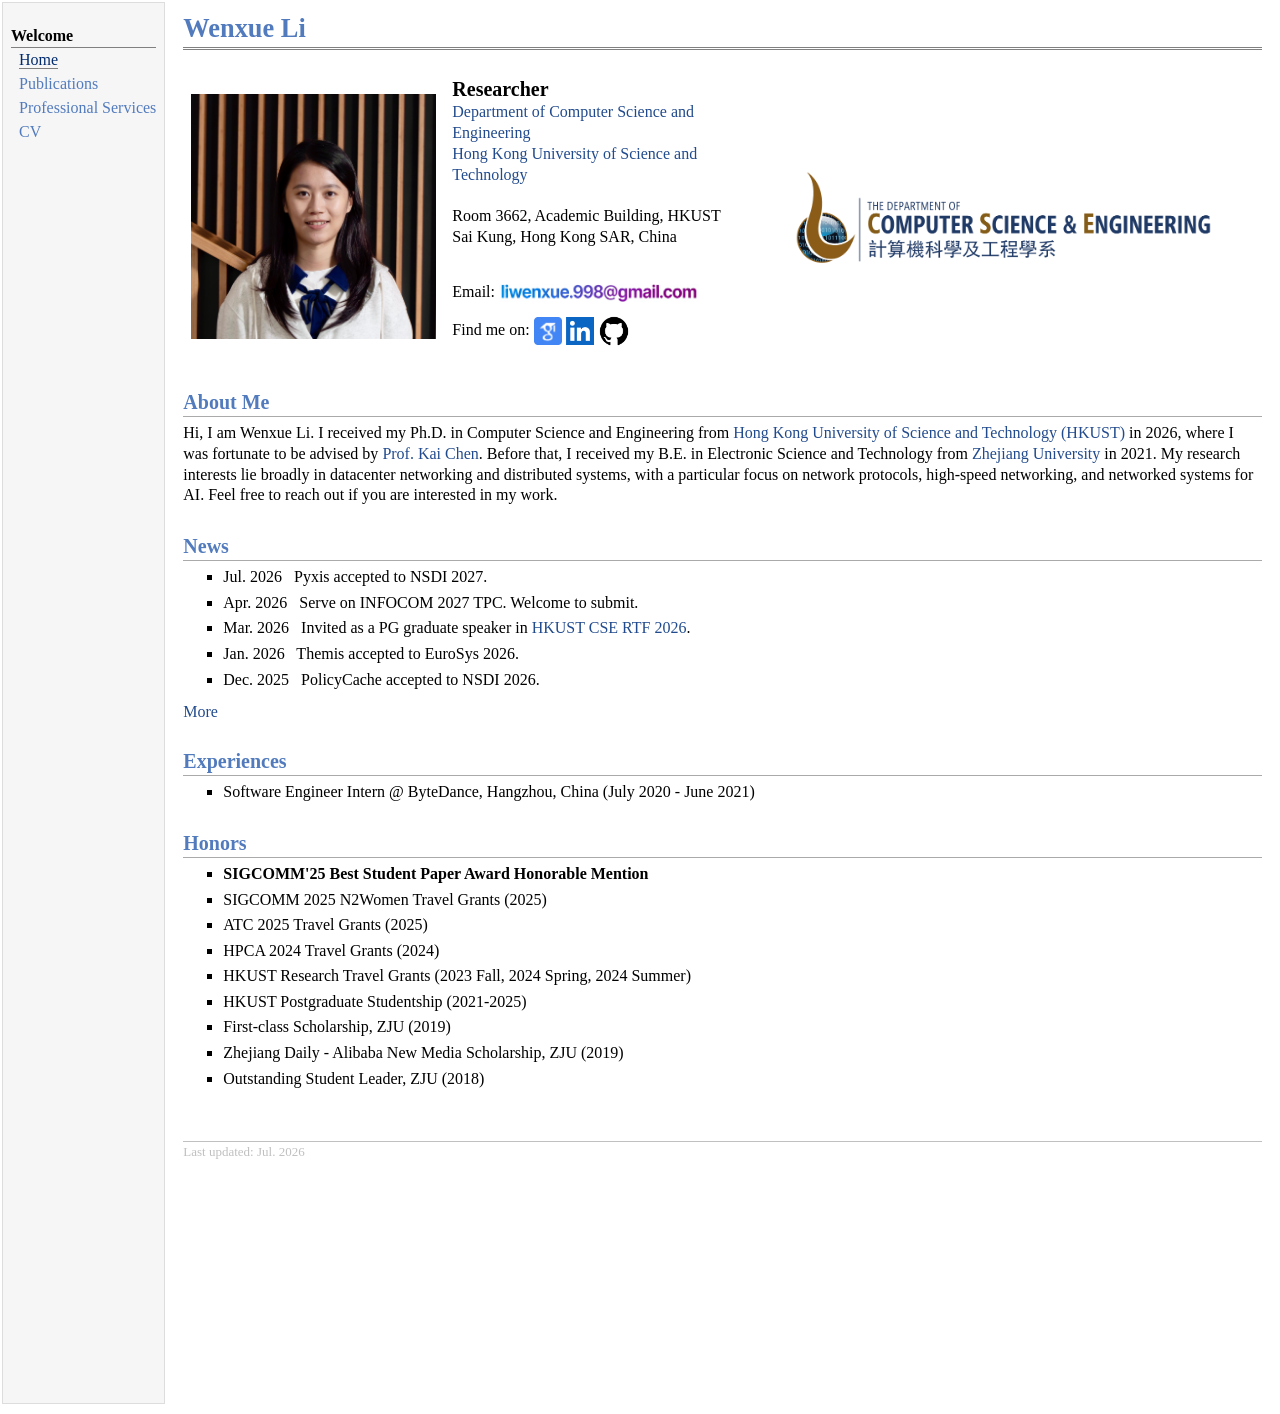
==== index.html @ 50688109 "update" ====
<!DOCTYPE html PUBLIC "-//W3C//DTD XHTML 1.1//EN"
  "http://www.w3.org/TR/xhtml11/DTD/xhtml11.dtd">
<html xmlns="http://www.w3.org/1999/xhtml" xml:lang="en">
<head>
<meta http-equiv="Content-Type" content="text/html;charset=utf-8" />
<meta name="viewport" content="width=device-width, initial-scale=1, maximum-scale=1" />
<link rel="stylesheet" href="css/jemdoc.css" type="text/css" />
<meta name="description" content="Homepage of Wenxue Li"/>
<meta name="keywords" content="Wenxue Li, HKUST"/>
<meta name="author" content="Wenxue Li"/>
<title>Wenxue Li</title>
<style>
  #news-list li {
    display: none;
  }
  #news-list li:nth-child(-n+5) {
    display: list-item;
  }
  .visitor-map {
    display: inline-block;
    width: 400px;
    height: 250px;
    overflow: hidden;
    transform: scale(1);
    transform-origin: top left;
  }
  .visitor-map > * {
    width: 100% !important;
    height: 100% !important;
  }
  .map-table {
    border-collapse: collapse;
    border: none;
    margin: 0 auto;
  }
  .map-table td {
    border: none;
    text-align: center;
    vertical-align: middle;
  }
</style>
</head>

<body>
<table summary="Table for page layout." id="tlayout">
<tr valign="top">

<td id="layout-menu">
<div class="menu-category">Welcome</div>
<div class="menu-item"><a href="index.html" class="current">Home</a></div>
<div class="menu-item"><a href="pub.html">Publications</a></div>
<div class="menu-item"><a href="service.html">Professional Services</a></div>
<div class="menu-item"><a href="CV_webpage_Feb2026.pdf">CV</a></div>
</td>

<td id="layout-content">
<div id="toptitle">
<h1>Wenxue Li</h1>
</div>

<table class="imgtable">
<tr>
<td>
<img src="./img/lwx_2026_new.jpg" alt="alt text" width="245px" height="245px" /></td>
<td align="left">
<p>
<b style="font-size: 1.25em;">Researcher</b><br/>
<a href="https://cse.hkust.edu.hk/">Department of Computer Science and Engineering</a><br/>
<a href="https://hkust.edu.hk/">Hong Kong University of Science and Technology</a><br/>
<br/>
Room 3662, Academic Building, HKUST<br/>
Sai Kung, Hong Kong SAR, China
<br/><br/>
<p></p>
<p style="text-align: left;">
  Email: <a><img src="./img/gmail.PNG" alt="" width="200px" style="vertical-align:middle" /></a>
</p>
Find me on: <a href="https://scholar.google.com/citations?hl=en&user=boRtFioAAAAJ"><img src="./img/googlescholar.png" alt="google scholar" width="28px" style="vertical-align:middle" /></a>
<a href="https://www.linkedin.com/in/wenxueli-7487741b6/"><img src="./img/linkedin.png" alt="google scholar" width="28px" style="vertical-align:middle" /></a>
<a href="https://github.com/leewxgit"><img src="./img/github.png" alt="google scholar" width="32px" style="vertical-align:middle" /></a>
<br/>

</p>
</td>
<td align="upper">
  <img src="./img/dept.png" alt="alt text" style="height:100px; width:auto;"/><br/>
</td>
</tr>
</table>



<h2>About Me</h2>

<p>
  Hi, I am Wenxue Li. I received my Ph.D. in Computer Science and Engineering from
  <a href="https://hkust.edu.hk/" target="_blank">Hong Kong University of Science and Technology (HKUST)</a>
  in 2026, where I was fortunate to be advised by
  <a href="https://www.cse.ust.hk/~kaichen/" target="_blank">Prof. Kai Chen</a>.
  Before that, I received my B.E. in Electronic Science and Technology from
  <a href="https://www.zju.edu.cn/english/" target="_blank">Zhejiang University</a> in 2021.
  My research interests lie broadly in datacenter networking and distributed systems,
  with a particular focus on network protocols, high-speed networking, and networked systems for AI.
  Feel free to reach out if you are interested in my work.
<p>

  <h2>News</h2>
  <ul id="news-list">
    <li><p>Jul. 2026&nbsp;&nbsp; Pyxis accepted to NSDI 2027.</p></li>
    <li><p>Apr. 2026&nbsp;&nbsp; Serve on INFOCOM 2027 TPC. Welcome to submit.</p></li>
    <li><p>Mar. 2026&nbsp;&nbsp; Invited as a PG graduate speaker in <a href="https://cse.hkust.edu.hk/event/RTF2026/" target="_blank">HKUST CSE RTF 2026</a>.</p></li>
    <li><p>Jan. 2026&nbsp;&nbsp; Themis accepted to EuroSys 2026.</p></li>
    <li><p>Dec. 2025&nbsp;&nbsp; PolicyCache accepted to NSDI 2026.</p></li>
    <li><p>Sep. 2025&nbsp;&nbsp; DCP awarded SIGCOMM'25 Best Student Paper Award Honorable Mention!</p></li>
    <li><p>Aug. 2025&nbsp;&nbsp; LTP and MFS accepted to EuroSys 2026.</p></li>
    <li><p>Aug. 2025&nbsp;&nbsp; Cepheus accepted to IEEE/ACM Transactions on Networking.</p></li>
    <li><p>Apr. 2025&nbsp;&nbsp; DCP, CEIO and MixNet accepted to SIGCOMM 2025.</p></li>
    <li><p>Apr. 2025&nbsp;&nbsp; FLB accepted to ATC 2025.</p></li>
    <li><p>Apr. 2025&nbsp;&nbsp; Themis and MCC accepted to APNet 2025.</p></li>
    <li><p>Mar. 2025&nbsp;&nbsp; FuseLink accepted to OSDI 2025.</p></li>
    <li><p>May 2024&nbsp;&nbsp; FlowSail accepted to IEEE/ACM Transactions on Networking.</p></li>
    <li><p>Apr. 2024&nbsp;&nbsp; Understanding AI workloads accepted to APNet 2024.</p></li>
    <li><p>Oct. 2023&nbsp;&nbsp; Cepheus accepted to HPCA 2024.</p></li>
    <li><p>July 2023&nbsp;&nbsp; FlowSail accepted to ICNP 2023.</p></li>
    <li><p>July 2022&nbsp;&nbsp; SRNIC accepted to NSDI 2023.</p></li>
  </ul>
  <a href="#" id="toggle-news" onclick="toggleNews()">More</a>

  <h2>Experiences</h2>
  <ul>
    <!-- <li><p>Research Intern @ Huawei Hong Kong Research Center, Hong Kong SAR, China (June 2024 - July 2025) </p></li> -->
    <li><p>Software Engineer Intern @ ByteDance, Hangzhou, China (July 2020 - June 2021) </p></li>
  </ul>

  <h2>Honors</h2>
  <ul>
    <li><p><b>SIGCOMM'25 Best Student Paper Award Honorable Mention </b></p></li>
    <li><p>SIGCOMM 2025 N2Women Travel Grants (2025) </p></li>
    <li><p>ATC 2025 Travel Grants (2025) </p></li>
    <li><p>HPCA 2024 Travel Grants (2024) </p></li>
    <li><p>HKUST Research Travel Grants (2023 Fall, 2024 Spring, 2024 Summer) </p></li>
    <li><p>HKUST Postgraduate Studentship (2021-2025)</p></li>
    <li><p>First-class Scholarship, ZJU (2019)</p></li>
    <li><p>Zhejiang Daily - Alibaba New Media Scholarship, ZJU (2019)</p></li>
    <li><p>Outstanding Student Leader, ZJU (2018)</p></li>
  </ul>

<div id="footer" >
<div id="footer-text">
<script type="text/javascript">
const lastModified = new Date(document.lastModified);
const month = String(lastModified.getMonth() + 1).padStart(2, '0');
const year = lastModified.getFullYear();
<!-- document.write("Last updated: "+year+"-"+month); -->
document.write("Last updated: Jul. 2026");
</script>
&nbsp;&nbsp;&nbsp;&nbsp;
</div>
</div>

<script>
  function toggleNews() {
    const newsList = document.getElementById('news-list');
    const toggleLink = document.getElementById('toggle-news');
    const isExpanded = toggleLink.textContent === 'Less';

    for (let i = 5; i < newsList.children.length; i++) {
      newsList.children[i].style.display = isExpanded ? 'none' : 'list-item';
    }

    toggleLink.textContent = isExpanded ? 'More' : 'Less';
  }
</script>

<table class="map-table">
<tr><td>
  <div class="visitor-map">
    <script type='text/javascript' id='mapmyvisitors' src='https://mapmyvisitors.com/map.js?cl=ffffff&w=a&t=tt&d=bcuphE-tgAvDhteVfZT30VFP22uiAJtNTP_04ySXFS4'></script>
  </div>
</td>
</tr>
</table>

</td>
</tr>
</table>


</body>
</html>
---- css/jemdoc.css ----
/* Default css file for jemdoc. */

table#tlayout {
    border: none;
    border-collapse: separate;
    background: white;
}

body {
	background: white;
	font-family: Georgia, serif;
	padding-bottom: 8px;
	margin: 0;
}

#layout-menu {
	background: #f6f6f6;
	border: 1px solid #dddddd;
	padding-top: 0.5em;
	padding-left: 8px;
	padding-right: 8px;
	font-size: 1.0em;
	width: auto;
	white-space: nowrap;
    text-align: left;
    vertical-align: top;
}

#layout-menu td {
	background: #f4f4f4;
    vertical-align: top;
}

#layout-content {
	padding-top: 0.0em;
	padding-left: 1.0em;
	padding-right: 1.0em;
    border: none;
    background: white;
    text-align: left;
    vertical-align: top;
}

#layout-menu a {
	line-height: 1.5em;
	margin-left: 0.5em;
}

tt {
    background: #ffffdd;
}

pre, tt {
	font-size: 90%;
	font-family: monaco, monospace;
}

a, a > tt {
	color: #224b8d;
	text-decoration: none;
}

a:hover {
	border-bottom: 1px gray dotted;
}

#layout-menu a.current:link, #layout-menu a.current:visited {
	color: #022b6d;
	border-bottom: 1px gray solid;
}
#layout-menu a:link, #layout-menu a:visited, #layout-menu a:hover {
	color: #527bbd;
	text-decoration: none;
}
#layout-menu a:hover {
	text-decoration: none;
}

div.menu-category {
	border-bottom: 1px solid gray;
	margin-top: 0.8em;
	padding-top: 0.2em;
	padding-bottom: 0.1em;
	font-weight: bold;
}

div.menu-item {
	padding-left: 16px;
	text-indent: -16px;
}

div#toptitle {
	padding-bottom: 0.2em;
	margin-bottom: 1.5em;
	border-bottom: 3px double gray;
}

/* Reduce space if we begin the page with a title. */
div#toptitle + h2, div#toptitle + h3 {
	margin-top: -0.7em;
}

div#subtitle {
	margin-top: 0.0em;
	margin-bottom: 0.0em;
	padding-top: 0em;
	padding-bottom: 0.1em;
}

em {
	font-style: italic;
}

strong {
	font-weight: bold;
}


h1, h2, h3 {
	color: #527bbd;
	margin-top: 0.7em;
	margin-bottom: 0.3em;
	padding-bottom: 0.2em;
	line-height: 1.0;
	padding-top: 0.5em;
	border-bottom: 1px solid #aaaaaa;
}

h1 {
	font-size: 165%;
}

h2 {
	padding-top: 0.8em;
	font-size: 125%;
}

h2 + h3 {
    padding-top: 0.2em;
}

h3 {
	font-size: 110%;
	border-bottom: none;
}

p {
	margin-top: 0.0em;
	margin-bottom: 0.8em;
	padding: 0;
	line-height: 1.3;
}

pre {
	padding: 0;
	margin: 0;
}

div#footer {
	font-size: small;
	border-top: 1px solid #c0c0c0;
	padding-top: 0.1em;
	margin-top: 4.0em;
	color: #c0c0c0;
}

div#footer a {
	color: #80a0b0;
}

div#footer-text {
	float: left;
	padding-bottom: 8px;
}

ul, ol, dl {
	margin-top: 0.2em;
	padding-top: 0;
	margin-bottom: 0.8em;
}

dt {
	margin-top: 0.5em;
	margin-bottom: 0;
}

dl {
	margin-left: 20px;
}

dd {
	color: #222222;
}

dd > *:first-child {
	margin-top: 0;
}

ul {
	list-style-position: outside;
	list-style-type: square;
}

p + ul, p + ol {
	margin-top: -0.5em;
}

li ul, li ol {
	margin-top: -0.3em;
}

ol {
	list-style-position: outside;
	list-style-type: decimal;
}

li p, dd p {
	margin-bottom: 0.3em;
}


ol ol {
	list-style-type: lower-alpha;
}

ol ol ol {
	list-style-type: lower-roman;
}

p + div.codeblock {
	margin-top: -0.6em;
}

div.codeblock, div.infoblock {
	margin-right: 0%;
	margin-top: 1.2em;
	margin-bottom: 1.3em;
}

div.blocktitle {
	font-weight: bold;
	color: #cd7b62;
	margin-top: 1.2em;
	margin-bottom: 0.1em;
}

div.blockcontent {
	border: 1px solid silver;
	padding: 0.3em 0.5em;
}

div.infoblock > div.blockcontent {
	background: #ffffee;
}

div.blockcontent p + ul, div.blockcontent p + ol {
	margin-top: 0.4em;
}

div.infoblock p {
	margin-bottom: 0em;
}

div.infoblock li p, div.infoblock dd p {
	margin-bottom: 0.5em;
}

div.infoblock p + p {
	margin-top: 0.8em;
}

div.codeblock > div.blockcontent {
	background: #f6f6f6;
}

span.pycommand {
	color: #000070;
}

span.statement {
	color: #008800;
}
span.builtin {
	color: #000088;
}
span.special {
	color: #990000;
}
span.operator {
	color: #880000;
}
span.error {
	color: #aa0000;
}
span.comment, span.comment > *, span.string, span.string > * {
	color: #606060;
}

@media print {
	#layout-menu { display: none; }
}

#fwtitle {
	margin: 2px;
}

#fwtitle #toptitle {
	padding-left: 0.5em;
	margin-bottom: 0.5em;
}

#layout-content h1:first-child, #layout-content h2:first-child, #layout-content h3:first-child {
	margin-top: -0.7em;
}

div#toptitle h1, #layout-content div#toptitle h1 {
	margin-bottom: 0.0em;
	padding-bottom: 0.1em;
	padding-top: 0;
	margin-top: 0.5em;
	border-bottom: none;
}

img.eq {
	padding: 0;
	padding-left: 0.1em;
	padding-right: 0.1em;
	margin: 0;
}

img.eqwl {
	padding-left: 2em;
	padding-top: 0.6em;
	padding-bottom: 0.2em;
	margin: 0;
}

table {
    border: 2px solid black;
    border-collapse: collapse;
}

td {
    padding: 2px;
    padding-left: 0.5em;
    padding-right: 0.5em;
    text-align: center;
    border: 1px solid gray;
}

table + table {
    margin-top: 1em;
}

tr.heading {
    font-weight: bold;
    border-bottom: 2px solid black;
}

img {
    border: none;
}

table.imgtable, table.imgtable td {
    border: none;
    text-align: left;
}
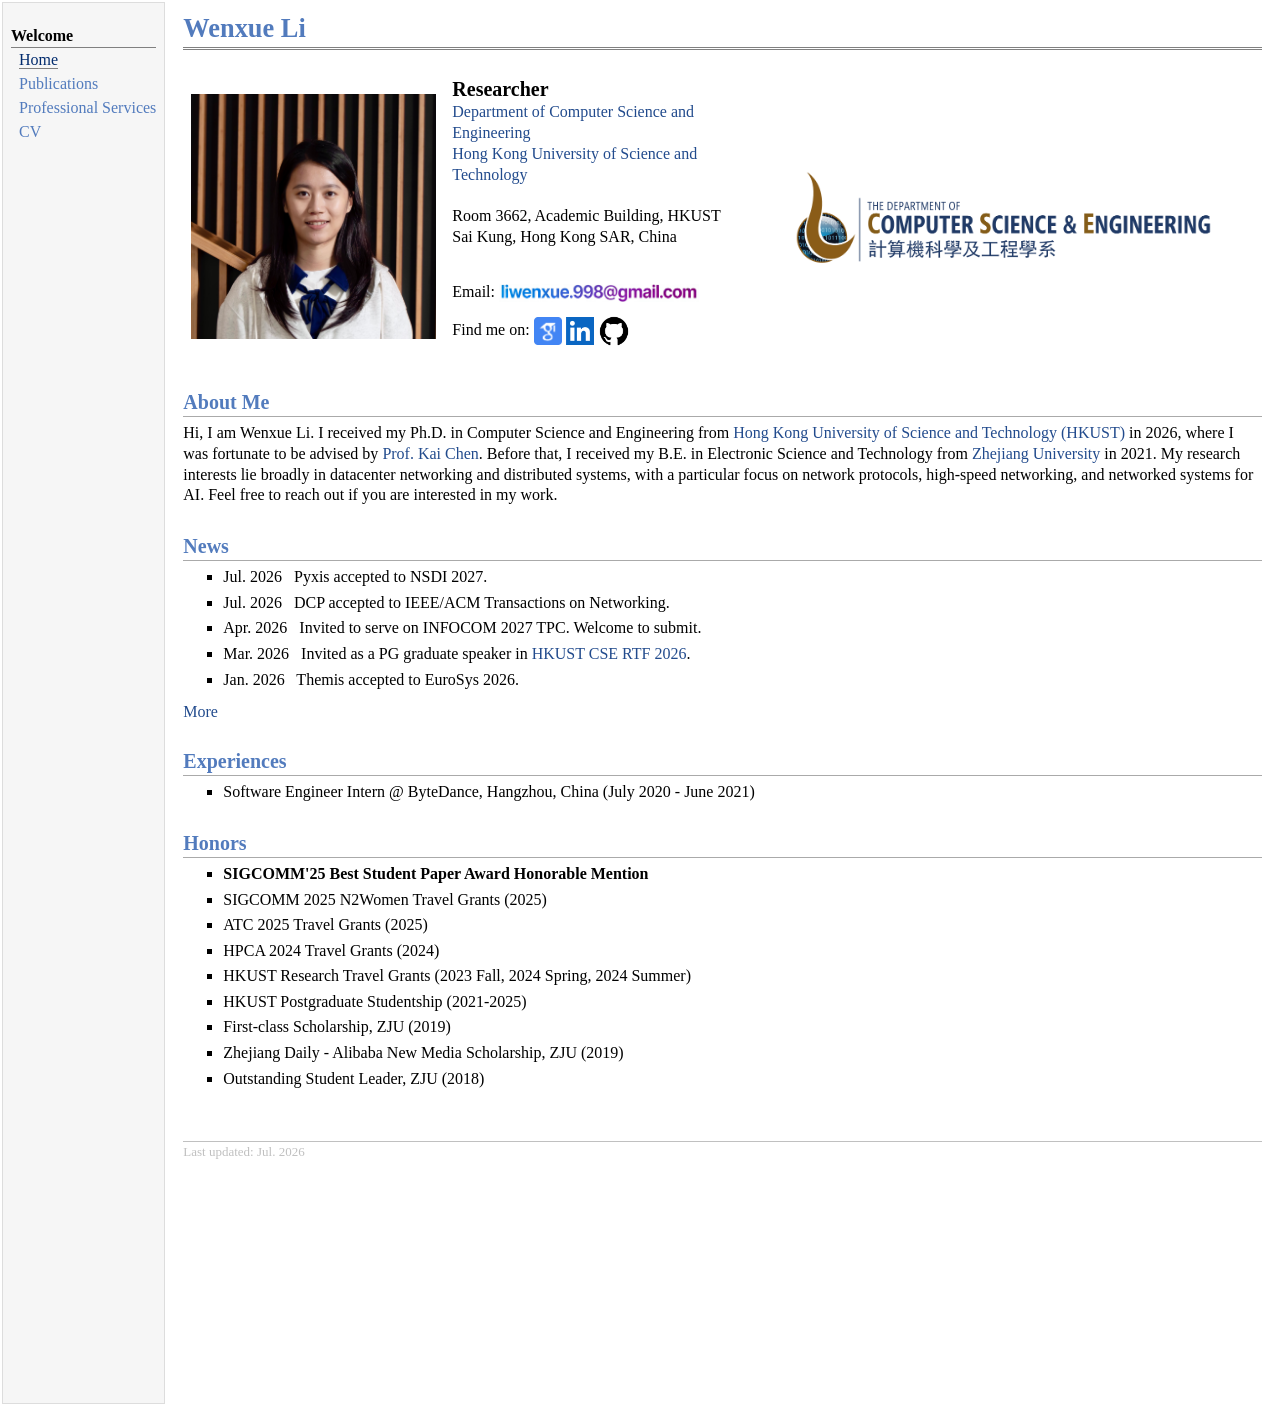
==== commit 2fc8ca72: "update" ====
--- a/index.html
+++ b/index.html
@@ -107,7 +107,8 @@
   <h2>News</h2>
   <ul id="news-list">
     <li><p>Jul. 2026&nbsp;&nbsp; Pyxis accepted to NSDI 2027.</p></li>
-    <li><p>Apr. 2026&nbsp;&nbsp; Serve on INFOCOM 2027 TPC. Welcome to submit.</p></li>
+    <li><p>Jul. 2026&nbsp;&nbsp; DCP accepted to IEEE/ACM Transactions on Networking.</p></li>
+    <li><p>Apr. 2026&nbsp;&nbsp; Invited to serve on INFOCOM 2027 TPC. Welcome to submit.</p></li>
     <li><p>Mar. 2026&nbsp;&nbsp; Invited as a PG graduate speaker in <a href="https://cse.hkust.edu.hk/event/RTF2026/" target="_blank">HKUST CSE RTF 2026</a>.</p></li>
     <li><p>Jan. 2026&nbsp;&nbsp; Themis accepted to EuroSys 2026.</p></li>
     <li><p>Dec. 2025&nbsp;&nbsp; PolicyCache accepted to NSDI 2026.</p></li>
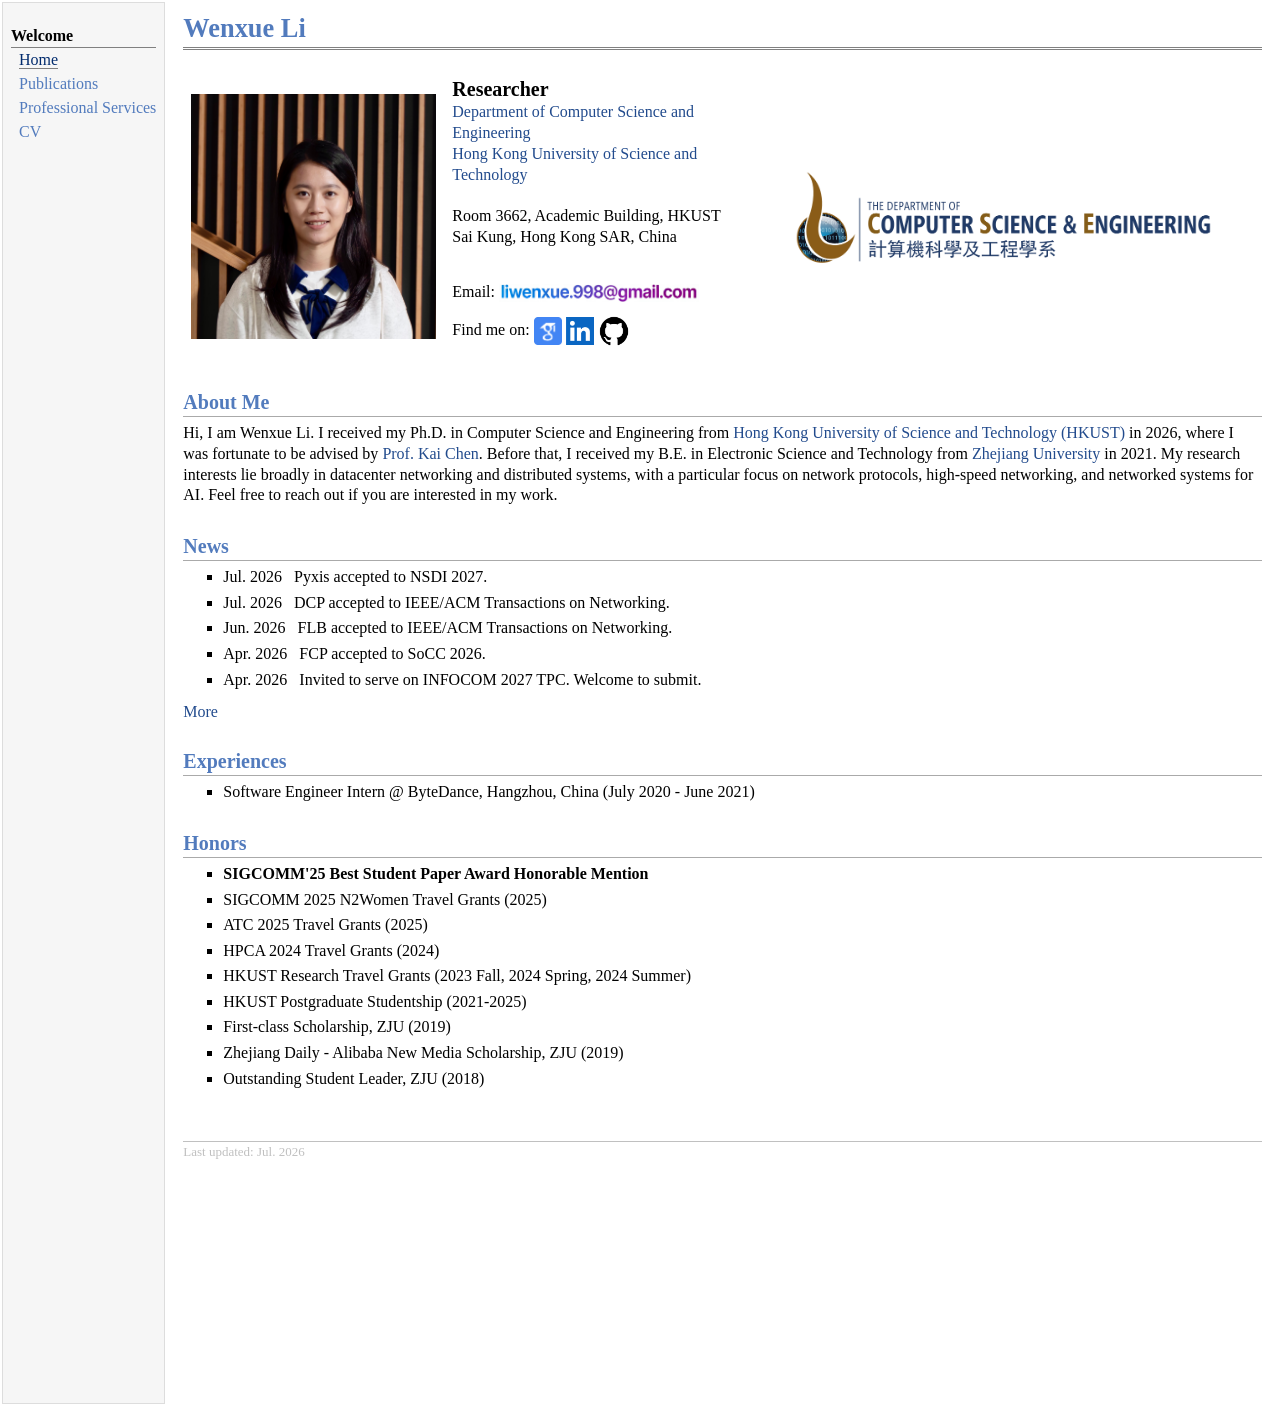
==== commit 7d02b106: "update" ====
--- a/index.html
+++ b/index.html
@@ -108,6 +108,8 @@
   <ul id="news-list">
     <li><p>Jul. 2026&nbsp;&nbsp; Pyxis accepted to NSDI 2027.</p></li>
     <li><p>Jul. 2026&nbsp;&nbsp; DCP accepted to IEEE/ACM Transactions on Networking.</p></li>
+    <li><p>Jun. 2026&nbsp;&nbsp; FLB accepted to IEEE/ACM Transactions on Networking.</p></li>
+    <li><p>Apr. 2026&nbsp;&nbsp; FCP accepted to SoCC 2026.</p></li>
     <li><p>Apr. 2026&nbsp;&nbsp; Invited to serve on INFOCOM 2027 TPC. Welcome to submit.</p></li>
     <li><p>Mar. 2026&nbsp;&nbsp; Invited as a PG graduate speaker in <a href="https://cse.hkust.edu.hk/event/RTF2026/" target="_blank">HKUST CSE RTF 2026</a>.</p></li>
     <li><p>Jan. 2026&nbsp;&nbsp; Themis accepted to EuroSys 2026.</p></li>
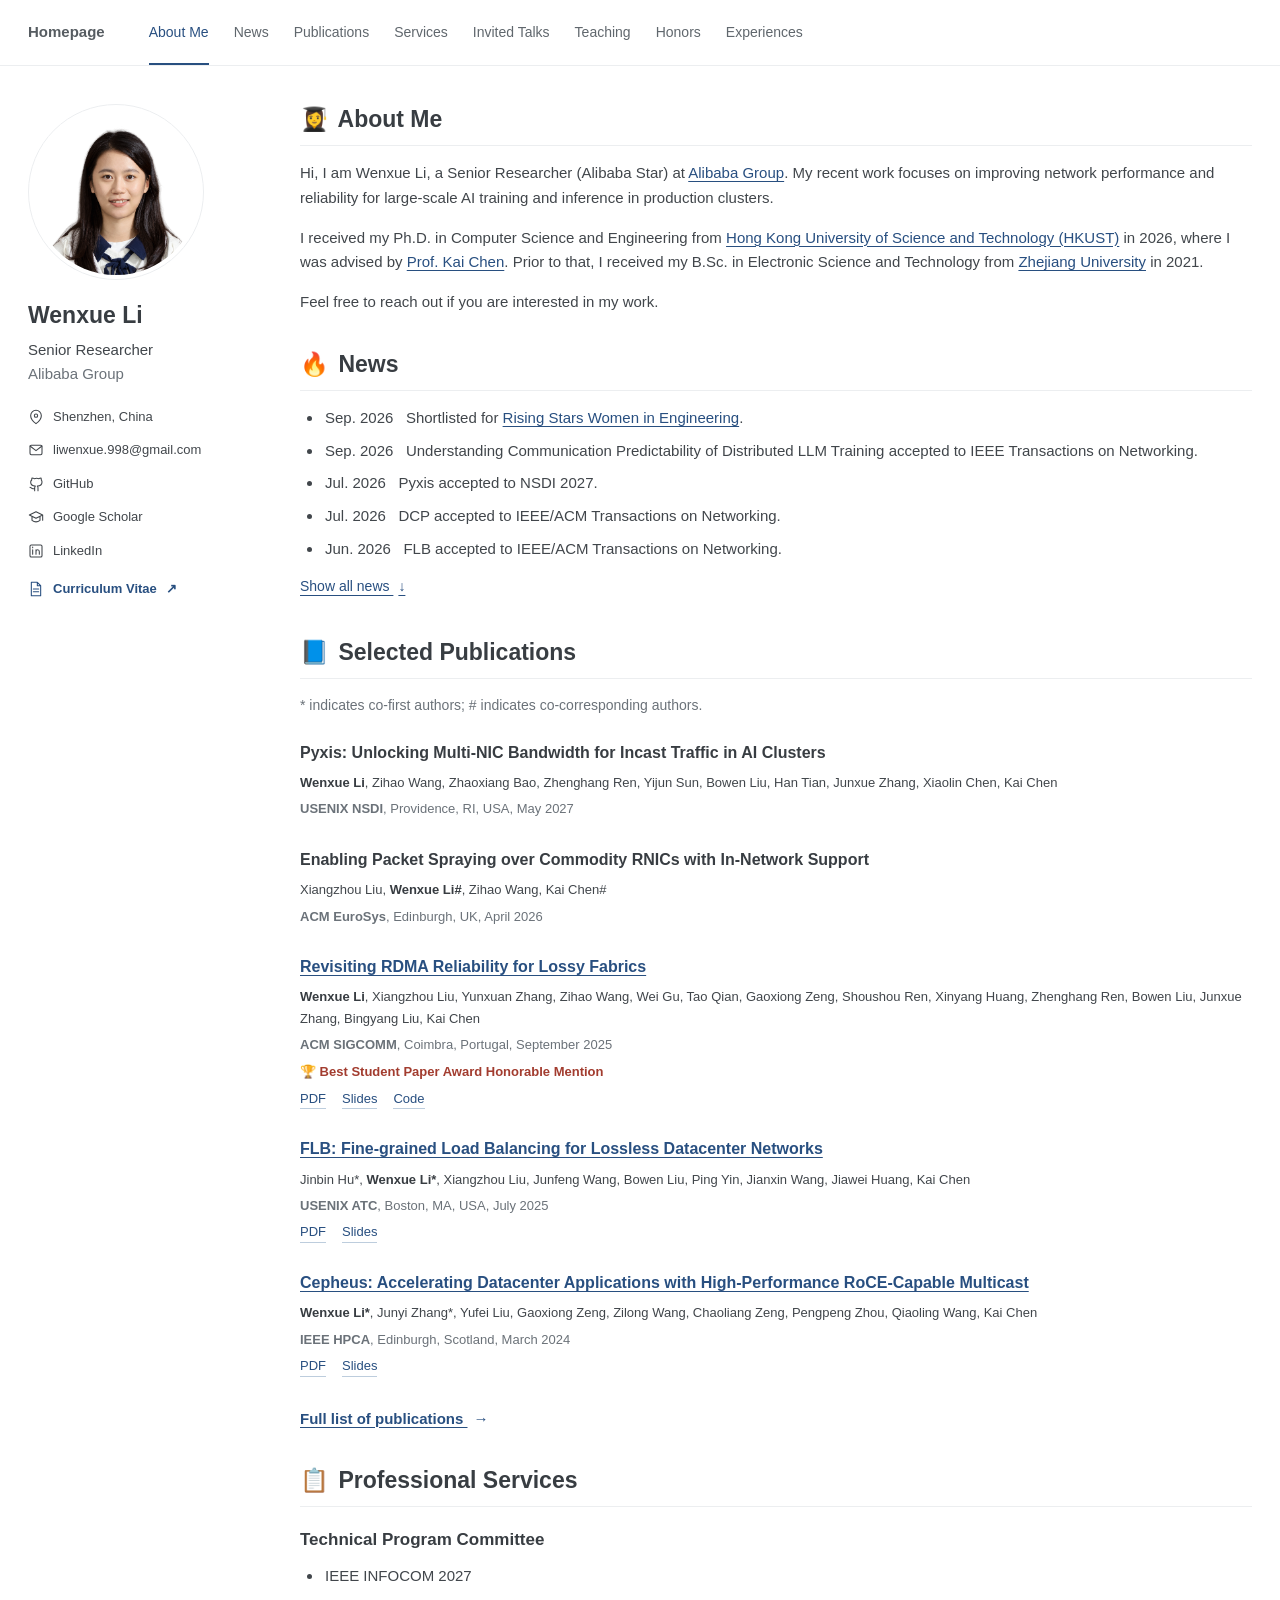
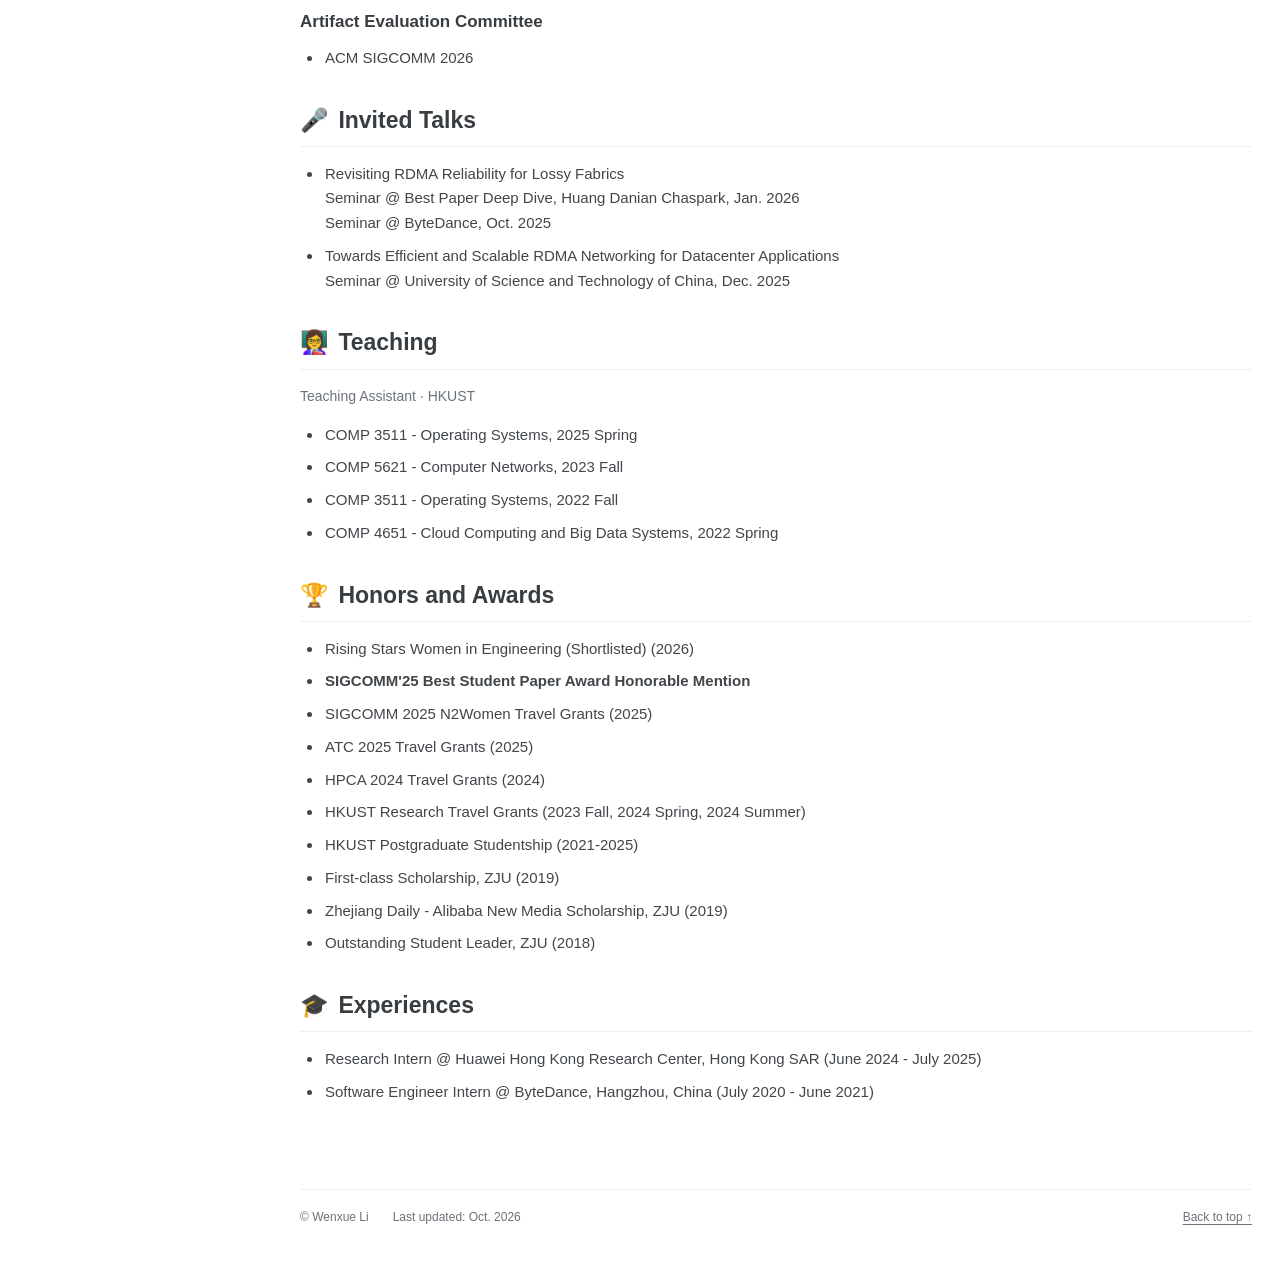
==== commit 259c24c6: "Redesign academic homepage and update profile, publications, and CV" ====
--- a/index.html
+++ b/index.html
@@ -1,117 +1,72 @@
-<!DOCTYPE html PUBLIC "-//W3C//DTD XHTML 1.1//EN"
-  "http://www.w3.org/TR/xhtml11/DTD/xhtml11.dtd">
-<html xmlns="http://www.w3.org/1999/xhtml" xml:lang="en">
+<!doctype html>
+<html lang="en">
 <head>
-<meta http-equiv="Content-Type" content="text/html;charset=utf-8" />
-<meta name="viewport" content="width=device-width, initial-scale=1, maximum-scale=1" />
-<link rel="stylesheet" href="css/jemdoc.css" type="text/css" />
-<meta name="description" content="Homepage of Wenxue Li"/>
-<meta name="keywords" content="Wenxue Li, HKUST"/>
-<meta name="author" content="Wenxue Li"/>
-<title>Wenxue Li</title>
-<style>
-  #news-list li {
-    display: none;
-  }
-  #news-list li:nth-child(-n+5) {
-    display: list-item;
-  }
-  .visitor-map {
-    display: inline-block;
-    width: 400px;
-    height: 250px;
-    overflow: hidden;
-    transform: scale(1);
-    transform-origin: top left;
-  }
-  .visitor-map > * {
-    width: 100% !important;
-    height: 100% !important;
-  }
-  .map-table {
-    border-collapse: collapse;
-    border: none;
-    margin: 0 auto;
-  }
-  .map-table td {
-    border: none;
-    text-align: center;
-    vertical-align: middle;
-  }
-</style>
+  <meta charset="utf-8">
+  <meta name="viewport" content="width=device-width, initial-scale=1">
+  <meta name="description" content="Wenxue Li, Senior Researcher (Alibaba Star). Research in datacenter networking, RDMA, and networked systems for AI.">
+  <meta name="author" content="Wenxue Li">
+  <meta name="theme-color" content="#ffffff">
+  <title>Wenxue Li — Homepage</title>
+  <link rel="icon" href="img/favicon.svg" type="image/svg+xml">
+  <link rel="stylesheet" href="css/site.css">
+  <script src="js/site.js" defer></script>
 </head>
-
 <body>
-<table summary="Table for page layout." id="tlayout">
-<tr valign="top">
-
-<td id="layout-menu">
-<div class="menu-category">Welcome</div>
-<div class="menu-item"><a href="index.html" class="current">Home</a></div>
-<div class="menu-item"><a href="pub.html">Publications</a></div>
-<div class="menu-item"><a href="service.html">Professional Services</a></div>
-<div class="menu-item"><a href="CV_webpage_Feb2026.pdf">CV</a></div>
-</td>
-
-<td id="layout-content">
-<div id="toptitle">
-<h1>Wenxue Li</h1>
-</div>
-
-<table class="imgtable">
-<tr>
-<td>
-<img src="./img/lwx_2026_new.jpg" alt="alt text" width="245px" height="245px" /></td>
-<td align="left">
+<a class="skip-link" href="#main-content">Skip to content</a>
+<header class="site-header"><div class="header-inner">
+  <a class="site-brand" href="index.html#about-me">Homepage<span class="sr-only"> of Wenxue Li</span></a>
+  <button class="menu-toggle" type="button" aria-expanded="false" aria-controls="site-nav" hidden>Menu <span aria-hidden="true">☰</span></button>
+  <nav class="site-nav" id="site-nav" aria-label="Main navigation"><a href="#about-me">About Me</a>
+<a href="#news">News</a>
+<a href="#publications">Publications</a>
+<a href="#services">Services</a>
+<a href="#talks">Invited Talks</a>
+<a href="#teaching">Teaching</a>
+<a href="#honors">Honors</a>
+<a href="#experiences">Experiences</a></nav>
+</div></header>
+<div class="page-layout"><aside class="profile" aria-label="About Wenxue Li">
+  <div class="avatar"><div class="avatar-crop"><img src="img/IMG_0040-transparent.png" alt="Wenxue Li" width="176" height="176" fetchpriority="high"></div></div>
+  <div class="profile-bio"><h2 class="profile-name">Wenxue Li</h2><p class="profile-role">Senior Researcher<br><span>Alibaba Group</span></p></div>
+  <ul class="profile-links">
+    <li><svg class="icon" viewBox="0 0 24 24" fill="none" stroke="currentColor" stroke-width="1.6" stroke-linecap="round" stroke-linejoin="round" aria-hidden="true"><path d="M20 10c0 6-8 12-8 12S4 16 4 10a8 8 0 1 1 16 0Z"/><circle cx="12" cy="10" r="2.5"/></svg>Shenzhen, China</li>
+    <li><a href="mailto:liwenxue.998@gmail.com"><svg class="icon" viewBox="0 0 24 24" fill="none" stroke="currentColor" stroke-width="1.6" stroke-linecap="round" stroke-linejoin="round" aria-hidden="true"><rect x="3" y="5" width="18" height="14" rx="2"/><path d="m3 6 9 7 9-7"/></svg>liwenxue.998@gmail.com</a></li>
+    <li><a href="https://github.com/leewxgit"><svg class="icon" viewBox="0 0 24 24" fill="none" stroke="currentColor" stroke-width="1.6" stroke-linecap="round" stroke-linejoin="round" aria-hidden="true"><path d="M9 19c-4 1-4-2-6-2m12 5v-4c0-1 .1-2-1-3 4 0 7-2 7-6a5 5 0 0 0-1-3c0-1 0-2-.5-3-2 0-3 1-3 1a13 13 0 0 0-7 0S8 3 6 3c-.5 1-.5 2-.5 3A5 5 0 0 0 4 9c0 4 3 6 7 6-1 1-1 2-1 3v4"/></svg>GitHub</a></li>
+    <li><a href="https://scholar.google.com/citations?hl=en&amp;user=boRtFioAAAAJ"><svg class="icon" viewBox="0 0 24 24" fill="none" stroke="currentColor" stroke-width="1.6" stroke-linecap="round" stroke-linejoin="round" aria-hidden="true"><path d="m2 9 10-5 10 5-10 5L2 9Zm4 3v5c4 3 8 3 12 0v-5m4-3v8"/></svg>Google Scholar</a></li>
+    <li><a href="https://www.linkedin.com/in/wenxueli-7487741b6/"><svg class="icon" viewBox="0 0 24 24" fill="none" stroke="currentColor" stroke-width="1.6" stroke-linecap="round" stroke-linejoin="round" aria-hidden="true"><rect x="3" y="3" width="18" height="18" rx="2"/><path d="M7 10v7m0-11v1m5 10v-7m0 3c0-4 5-4 5 0v4"/></svg>LinkedIn</a></li>
+    <li><a class="cv-link" href="CV-2026Oct.pdf"><svg class="icon" viewBox="0 0 24 24" fill="none" stroke="currentColor" stroke-width="1.6" stroke-linecap="round" stroke-linejoin="round" aria-hidden="true"><path d="M14 2H5v20h14V7l-5-5Zm0 0v5h5M8 12h8m-8 4h8"/></svg>Curriculum Vitae <span aria-hidden="true">↗</span></a></li>
+  </ul>
+</aside>
+<main id="main-content" tabindex="-1"><section id="about-me" class="content-section" aria-labelledby="about-me-title"><h1 id="about-me-title"><span aria-hidden="true">👩‍🎓</span> About Me</h1>
 <p>
-<b style="font-size: 1.25em;">Researcher</b><br/>
-<a href="https://cse.hkust.edu.hk/">Department of Computer Science and Engineering</a><br/>
-<a href="https://hkust.edu.hk/">Hong Kong University of Science and Technology</a><br/>
-<br/>
-Room 3662, Academic Building, HKUST<br/>
-Sai Kung, Hong Kong SAR, China
-<br/><br/>
-<p></p>
-<p style="text-align: left;">
-  Email: <a><img src="./img/gmail.PNG" alt="" width="200px" style="vertical-align:middle" /></a>
+  Hi, I am Wenxue Li, a Senior Researcher (Alibaba Star) at
+  <a href="https://www.alibabagroup.com/" target="_blank" rel="noopener noreferrer">Alibaba Group</a>. My recent work focuses on improving network performance
+  and reliability for large-scale AI training and inference in production clusters.
 </p>
-Find me on: <a href="https://scholar.google.com/citations?hl=en&user=boRtFioAAAAJ"><img src="./img/googlescholar.png" alt="google scholar" width="28px" style="vertical-align:middle" /></a>
-<a href="https://www.linkedin.com/in/wenxueli-7487741b6/"><img src="./img/linkedin.png" alt="google scholar" width="28px" style="vertical-align:middle" /></a>
-<a href="https://github.com/leewxgit"><img src="./img/github.png" alt="google scholar" width="32px" style="vertical-align:middle" /></a>
-<br/>
-
-</p>
-</td>
-<td align="upper">
-  <img src="./img/dept.png" alt="alt text" style="height:100px; width:auto;"/><br/>
-</td>
-</tr>
-</table>
-
-
-
-<h2>About Me</h2>
 
 <p>
-  Hi, I am Wenxue Li. I received my Ph.D. in Computer Science and Engineering from
-  <a href="https://hkust.edu.hk/" target="_blank">Hong Kong University of Science and Technology (HKUST)</a>
-  in 2026, where I was fortunate to be advised by
-  <a href="https://www.cse.ust.hk/~kaichen/" target="_blank">Prof. Kai Chen</a>.
-  Before that, I received my B.E. in Electronic Science and Technology from
-  <a href="https://www.zju.edu.cn/english/" target="_blank">Zhejiang University</a> in 2021.
-  My research interests lie broadly in datacenter networking and distributed systems,
-  with a particular focus on network protocols, high-speed networking, and networked systems for AI.
+  I received my Ph.D. in Computer Science and Engineering from
+  <a href="https://hkust.edu.hk/" target="_blank" rel="noopener noreferrer">Hong Kong University of Science and Technology (HKUST)</a>
+  in 2026, where I was advised by
+  <a href="https://www.cse.ust.hk/~kaichen/" target="_blank" rel="noopener noreferrer">Prof. Kai Chen</a>.
+  Prior to that, I received my B.Sc. in Electronic Science and Technology from
+  <a href="https://www.zju.edu.cn/english/" target="_blank" rel="noopener noreferrer">Zhejiang University</a>
+  in 2021.
+</p>
+
+<p>
   Feel free to reach out if you are interested in my work.
-<p>
-
-  <h2>News</h2>
-  <ul id="news-list">
+</p>
+</section>
+<section id="news" class="content-section" aria-labelledby="news-title"><h2 id="news-title"><span aria-hidden="true">🔥</span> News</h2>
+<ul class="news-list" id="news-list"><li><p>Sep. 2026&nbsp;&nbsp; Shortlisted for <a href="https://risingstarsasia.org/index.php" target="_blank" rel="noopener noreferrer">Rising Stars Women in Engineering</a>.</p></li>
+    <li><p>Sep. 2026&nbsp;&nbsp; Understanding Communication Predictability of Distributed LLM Training accepted to IEEE Transactions on Networking.</p></li>
     <li><p>Jul. 2026&nbsp;&nbsp; Pyxis accepted to NSDI 2027.</p></li>
     <li><p>Jul. 2026&nbsp;&nbsp; DCP accepted to IEEE/ACM Transactions on Networking.</p></li>
     <li><p>Jun. 2026&nbsp;&nbsp; FLB accepted to IEEE/ACM Transactions on Networking.</p></li>
     <li><p>Apr. 2026&nbsp;&nbsp; FCP accepted to SoCC 2026.</p></li>
     <li><p>Apr. 2026&nbsp;&nbsp; Invited to serve on INFOCOM 2027 TPC. Welcome to submit.</p></li>
-    <li><p>Mar. 2026&nbsp;&nbsp; Invited as a PG graduate speaker in <a href="https://cse.hkust.edu.hk/event/RTF2026/" target="_blank">HKUST CSE RTF 2026</a>.</p></li>
+    <li><p>Mar. 2026&nbsp;&nbsp; Invited as a PG graduate speaker in <a href="https://cse.hkust.edu.hk/event/RTF2026/" target="_blank" rel="noopener noreferrer">HKUST CSE RTF 2026</a>.</p></li>
     <li><p>Jan. 2026&nbsp;&nbsp; Themis accepted to EuroSys 2026.</p></li>
     <li><p>Dec. 2025&nbsp;&nbsp; PolicyCache accepted to NSDI 2026.</p></li>
     <li><p>Sep. 2025&nbsp;&nbsp; DCP awarded SIGCOMM'25 Best Student Paper Award Honorable Mention!</p></li>
@@ -125,18 +80,50 @@
     <li><p>Apr. 2024&nbsp;&nbsp; Understanding AI workloads accepted to APNet 2024.</p></li>
     <li><p>Oct. 2023&nbsp;&nbsp; Cepheus accepted to HPCA 2024.</p></li>
     <li><p>July 2023&nbsp;&nbsp; FlowSail accepted to ICNP 2023.</p></li>
-    <li><p>July 2022&nbsp;&nbsp; SRNIC accepted to NSDI 2023.</p></li>
+    <li><p>July 2022&nbsp;&nbsp; SRNIC accepted to NSDI 2023.</p></li></ul><button class="text-button" id="toggle-news" type="button" aria-expanded="false" aria-controls="news-list" hidden>Show all news <span aria-hidden="true">↓</span></button>
+</section>
+<section id="publications" class="content-section" aria-labelledby="publications-title"><h2 id="publications-title"><span aria-hidden="true">📘</span> Selected Publications</h2>
+<p class="section-note">* indicates co-first authors; # indicates co-corresponding authors.</p>
+<article class="selected-paper"><div class="paper-details"><h3 class="paper-title">Pyxis: Unlocking Multi-NIC Bandwidth for Incast Traffic in AI Clusters</h3><p class="paper-authors"><strong class="author-self">Wenxue Li</strong>, Zihao Wang, Zhaoxiang Bao, Zhenghang Ren, Yijun Sun, Bowen Liu, Han Tian, Junxue Zhang, Xiaolin Chen, Kai Chen</p><p class="paper-venue"><b>USENIX NSDI</b>, Providence, RI, USA, May 2027</p></div></article>
+<article class="selected-paper"><div class="paper-details"><h3 class="paper-title">Enabling Packet Spraying over Commodity RNICs with In-Network Support</h3><p class="paper-authors">Xiangzhou Liu, <strong class="author-self">Wenxue Li#</strong>, Zihao Wang, Kai Chen#</p><p class="paper-venue"><b>ACM EuroSys</b>, Edinburgh, UK, April 2026</p></div></article>
+
+<article class="selected-paper"><div class="paper-details"><h3 class="paper-title"><a href="pdf/dcp-sigcomm25.pdf">Revisiting RDMA Reliability for Lossy Fabrics</a></h3><p class="paper-authors"><strong class="author-self">Wenxue Li</strong>, Xiangzhou Liu, Yunxuan Zhang, Zihao Wang, Wei Gu, Tao Qian, Gaoxiong Zeng, Shoushou Ren, Xinyang Huang, Zhenghang Ren, Bowen Liu, Junxue Zhang, Bingyang Liu, Kai Chen</p><p class="paper-venue"><b>ACM SIGCOMM</b>, Coimbra, Portugal, September 2025</p><p class="paper-award">🏆 Best Student Paper Award Honorable Mention</p><div class="paper-links"><a href="pdf/dcp-sigcomm25.pdf" target="_blank" rel="noopener noreferrer">PDF</a><a href="slides/dcp-sigcomm25.pdf" target="_blank" rel="noopener noreferrer">Slides</a><a href="https://github.com/ColdPorridge/DCP-Simulation" target="_blank" rel="noopener noreferrer">Code</a></div></div></article><article class="selected-paper"><div class="paper-details"><h3 class="paper-title"><a href="pdf/flb-atc25.pdf">FLB: Fine-grained Load Balancing for Lossless Datacenter Networks</a></h3><p class="paper-authors">Jinbin Hu*, <strong class="author-self">Wenxue Li*</strong>, Xiangzhou Liu, Junfeng Wang, Bowen Liu, Ping Yin, Jianxin Wang, Jiawei Huang, Kai Chen</p><p class="paper-venue"><b>USENIX ATC</b>, Boston, MA, USA, July 2025</p><div class="paper-links"><a href="pdf/flb-atc25.pdf" target="_blank" rel="noopener noreferrer">PDF</a><a href="slides/flb-atc25.pdf" target="_blank" rel="noopener noreferrer">Slides</a></div></div></article><article class="selected-paper"><div class="paper-details"><h3 class="paper-title"><a href="pdf/cepheus-hpca24.pdf">Cepheus: Accelerating Datacenter Applications with High-Performance RoCE-Capable Multicast</a></h3><p class="paper-authors"><strong class="author-self">Wenxue Li*</strong>, Junyi Zhang*, Yufei Liu, Gaoxiong Zeng, Zilong Wang, Chaoliang Zeng, Pengpeng Zhou, Qiaoling Wang, Kai Chen</p><p class="paper-venue"><b>IEEE HPCA</b>, Edinburgh, Scotland, March 2024</p><div class="paper-links"><a href="pdf/cepheus-hpca24.pdf" target="_blank" rel="noopener noreferrer">PDF</a><a href="slides/cepheus-hpca24-slides.pdf" target="_blank" rel="noopener noreferrer">Slides</a></div></div></article><a class="all-publications" href="pub.html">Full list of publications <span aria-hidden="true">→</span></a>
+</section>
+<section id="services" class="content-section" aria-labelledby="services-title"><h2 id="services-title"><span aria-hidden="true">📋</span> Professional Services</h2>
+<h3>Technical Program Committee</h3><ul>
+    <li>IEEE INFOCOM 2027</li>
+</ul>
+
+<h3>Artifact Evaluation Committee</h3>
+<ul>
+    <li>ACM SIGCOMM 2026</li>
+</ul>
+</section>
+<section id="talks" class="content-section" aria-labelledby="talks-title"><h2 id="talks-title"><span aria-hidden="true">🎤</span> Invited Talks</h2>
+<ul>
+    <li><p>Revisiting RDMA Reliability for Lossy Fabrics
+      <br/>Seminar @ Best Paper Deep Dive, Huang Danian Chaspark, Jan. 2026
+      <br/>Seminar @ ByteDance, Oct. 2025
+    </p></li>
+    <li><p>Towards Efficient and Scalable RDMA Networking for Datacenter Applications
+      <br/>Seminar @ University of Science and Technology of China, Dec. 2025
+    </p></li>
   </ul>
-  <a href="#" id="toggle-news" onclick="toggleNews()">More</a>
-
-  <h2>Experiences</h2>
-  <ul>
-    <!-- <li><p>Research Intern @ Huawei Hong Kong Research Center, Hong Kong SAR, China (June 2024 - July 2025) </p></li> -->
-    <li><p>Software Engineer Intern @ ByteDance, Hangzhou, China (July 2020 - June 2021) </p></li>
-  </ul>
-
-  <h2>Honors</h2>
-  <ul>
+</section>
+<section id="teaching" class="content-section" aria-labelledby="teaching-title"><h2 id="teaching-title"><span aria-hidden="true">👩‍🏫</span> Teaching</h2>
+<p class="section-note">Teaching Assistant · HKUST</p><ul>
+<li> COMP 3511 - Operating Systems, 2025 Spring
+</li>
+<li> COMP 5621 - Computer Networks, 2023 Fall
+</li>
+<li> COMP 3511 - Operating Systems, 2022 Fall
+</li>
+<li> COMP 4651 - Cloud Computing and Big Data Systems, 2022 Spring
+</li></ul>
+</section>
+<section id="honors" class="content-section" aria-labelledby="honors-title"><h2 id="honors-title"><span aria-hidden="true">🏆</span> Honors and Awards</h2>
+<ul>
+    <li><p>Rising Stars Women in Engineering (Shortlisted) (2026)</p></li>
     <li><p><b>SIGCOMM'25 Best Student Paper Award Honorable Mention </b></p></li>
     <li><p>SIGCOMM 2025 N2Women Travel Grants (2025) </p></li>
     <li><p>ATC 2025 Travel Grants (2025) </p></li>
@@ -147,47 +134,17 @@
     <li><p>Zhejiang Daily - Alibaba New Media Scholarship, ZJU (2019)</p></li>
     <li><p>Outstanding Student Leader, ZJU (2018)</p></li>
   </ul>
-
-<div id="footer" >
-<div id="footer-text">
-<script type="text/javascript">
-const lastModified = new Date(document.lastModified);
-const month = String(lastModified.getMonth() + 1).padStart(2, '0');
-const year = lastModified.getFullYear();
-<!-- document.write("Last updated: "+year+"-"+month); -->
-document.write("Last updated: Jul. 2026");
-</script>
-&nbsp;&nbsp;&nbsp;&nbsp;
-</div>
-</div>
-
-<script>
-  function toggleNews() {
-    const newsList = document.getElementById('news-list');
-    const toggleLink = document.getElementById('toggle-news');
-    const isExpanded = toggleLink.textContent === 'Less';
-
-    for (let i = 5; i < newsList.children.length; i++) {
-      newsList.children[i].style.display = isExpanded ? 'none' : 'list-item';
-    }
-
-    toggleLink.textContent = isExpanded ? 'More' : 'Less';
-  }
-</script>
-
-<table class="map-table">
-<tr><td>
-  <div class="visitor-map">
-    <script type='text/javascript' id='mapmyvisitors' src='https://mapmyvisitors.com/map.js?cl=ffffff&w=a&t=tt&d=bcuphE-tgAvDhteVfZT30VFP22uiAJtNTP_04ySXFS4'></script>
-  </div>
-</td>
-</tr>
-</table>
-
-</td>
-</tr>
-</table>
+</section>
+<section id="experiences" class="content-section" aria-labelledby="experiences-title"><h2 id="experiences-title"><span aria-hidden="true">🎓</span> Experiences</h2>
+<ul>
 
 
+    <li><p>Research Intern @ Huawei Hong Kong Research Center, Hong Kong SAR (June 2024 - July 2025) </p></li>
+    <li><p>Software Engineer Intern @ ByteDance, Hangzhou, China (July 2020 - June 2021) </p></li>
+  </ul>
+</section>
+<div class="visitor-map" aria-label="Visitor map"><script async id="mapmyvisitors" src="https://mapmyvisitors.com/map.js?cl=ffffff&amp;w=a&amp;t=tt&amp;d=bcuphE-tgAvDhteVfZT30VFP22uiAJtNTP_04ySXFS4"></script></div>
+<footer class="site-footer"><span>© Wenxue Li</span><span>Last updated: Oct. 2026</span><a href="#main-content">Back to top ↑</a></footer>
+</main></div>
 </body>
 </html>
--- a/css/site.css
+++ b/css/site.css
@@ -0,0 +1,138 @@
+:root {
+  color-scheme: light;
+  --text: #41464b;
+  --muted: #6b7279;
+  --link: #284f80;
+  --rule: #eceef0;
+  --header-height: 65px;
+}
+
+* { box-sizing: border-box; }
+html { scroll-padding-top: 90px; }
+body {
+  margin: 0;
+  background: #fff;
+  color: var(--text);
+  font-family: "Trebuchet MS", Helvetica, Arial, sans-serif;
+  font-size: 15px;
+  line-height: 1.65;
+  -webkit-font-smoothing: antialiased;
+}
+a { color: var(--link); text-decoration-thickness: 1px; text-underline-offset: 3px; }
+a:hover { color: #1378ad; }
+button { font: inherit; cursor: pointer; }
+button, a { -webkit-tap-highlight-color: transparent; }
+:focus-visible { outline: 2px solid #2073ab; outline-offset: 5px; border-radius: 2px; }
+[hidden] { display: none !important; }
+img { display: block; max-width: 100%; height: auto; }
+p { margin: 0 0 15px; }
+ul, ol { padding-left: 23px; margin: 12px 0 18px; }
+li { padding-left: 2px; margin-bottom: 8px; }
+li p { margin: 0; }
+h1, h2, h3 { line-height: 1.35; color: #383d42; }
+h1, .content-section > h2 { margin: 0 0 15px; padding-bottom: 10px; border-bottom: 1px solid var(--rule); font-size: 23px; font-weight: 700; }
+h3 { font-size: 17px; margin: 22px 0 10px; }
+.sr-only { position: absolute; width: 1px; height: 1px; padding: 0; margin: -1px; overflow: hidden; clip-path: inset(50%); white-space: nowrap; border: 0; }
+.skip-link { position: fixed; top: -100px; left: 12px; z-index: 100; padding: 10px 16px; background: #fff; }
+.skip-link:focus { top: 10px; }
+.site-header { position: sticky; top: 0; z-index: 20; background: rgba(255, 255, 255, .97); border-bottom: 1px solid var(--rule); }
+.header-inner { max-width: 1340px; min-height: var(--header-height); margin: auto; padding: 0 28px; display: flex; align-items: center; gap: 44px; }
+.site-brand { font-weight: 700; color: #565c61; text-decoration: none; flex-shrink: 0; }
+.site-nav { display: flex; align-items: center; gap: 25px; }
+.site-nav a { color: #60676d; text-decoration: none; font-size: 14px; white-space: nowrap; padding: 21px 0 18px; border-bottom: 2px solid transparent; }
+.site-nav a:hover, .site-nav a[aria-current="location"] { color: var(--link); border-bottom-color: var(--link); }
+.menu-toggle { display: none; border: 1px solid #d9dfe4; border-radius: 4px; background: #fff; padding: 5px 10px; color: var(--text); }
+.page-layout { max-width: 1340px; margin: 0 auto; padding: 38px 28px 24px; display: grid; grid-template-columns: 220px minmax(0, 1fr); gap: 52px; align-items: start; }
+.profile { position: sticky; top: 103px; }
+.avatar { width: 176px; height: 176px; border-radius: 50%; border: 1px solid #eceef0; padding: 4px; margin-bottom: 20px; }
+.avatar-crop { width: 100%; height: 100%; overflow: hidden; border-radius: 50%; }
+.avatar-crop img { width: 100%; height: 100%; object-fit: cover; transform: scale(1.25); transform-origin: 50% 40%; }
+.profile-name { margin: 0 0 7px; font-size: 23px; }
+.profile-role { font-size: 15px; line-height: 1.6; margin-bottom: 20px; }
+.profile-role span { color: var(--muted); }
+.profile-links { padding: 0; margin: 0; list-style: none; font-size: 13px; }
+.profile-links li { margin: 0 0 12px; padding: 0; display: flex; align-items: center; gap: 9px; }
+.profile-links a { display: inline-flex; align-items: center; gap: 9px; color: var(--text); text-decoration: none; overflow-wrap: anywhere; }
+.profile-links a:hover { color: var(--link); text-decoration: underline; }
+.icon { width: 16px; height: 16px; flex-shrink: 0; }
+.profile-links .cv-link { margin-top: 5px; color: var(--link); font-weight: bold; }
+main { min-width: 0; }
+.content-section { margin-bottom: 34px; scroll-margin-top: 10px; }
+.content-section > h2 span, h1 span { margin-right: 3px; }
+.section-note { color: var(--muted); font-size: 14px; }
+.news-list { margin-bottom: 8px; }
+.news-list li { margin-bottom: 8px; }
+.text-button { color: var(--link); background: none; border: 0; padding: 5px 0; text-decoration: underline; text-underline-offset: 4px; font-size: 14px; }
+.text-button span { margin-left: 5px; }
+.selected-paper { margin: 24px 0 28px; }
+.paper-title { font-size: 16px; line-height: 1.45; font-weight: 700; margin: 0 0 8px; }
+.paper-authors { margin: 0 0 5px; font-size: 13px; line-height: 1.65; }
+.paper-venue { margin: 0 0 6px; font-size: 13px; color: var(--muted); }
+.author-self { color: #373c41; }
+.paper-award { color: #a23c2f; font-size: 13px; margin: 6px 0; font-weight: 700; }
+.paper-links { display: flex; flex-wrap: wrap; gap: 8px 16px; font-size: 13px; }
+.paper-links:empty { display: none; }
+.paper-links a { text-decoration: none; border-bottom: 1px solid #bdcddd; line-height: 1.5; }
+.all-publications { display: inline-block; font-weight: 700; margin-top: 2px; }
+.all-publications span { display: inline-block; margin-left: 6px; }
+.page-intro { margin-bottom: 34px; }
+.page-jumps { display: flex; gap: 24px; font-size: 14px; }
+.publication-list { padding-left: 25px; }
+.publication-entry { padding-left: 9px; margin: 0 0 26px; }
+.publication-entry::marker { font-size: 13px; color: var(--muted); }
+.publication-entry .paper-authors, .publication-entry .paper-venue { font-size: 14px; }
+.visitor-map { max-width: 400px; width: 100%; margin: 40px auto 0; overflow: hidden; }
+.visitor-map iframe, .visitor-map img, .visitor-map > div { max-width: 100%; }
+.site-footer { border-top: 1px solid var(--rule); margin-top: 44px; padding: 18px 0 10px; display: flex; flex-wrap: wrap; gap: 10px 24px; color: var(--muted); font-size: 12px; }
+.site-footer a { margin-left: auto; color: var(--muted); }
+
+@media (max-width: 1150px) {
+  .header-inner { gap: 28px; }
+  .site-nav { gap: 17px; }
+  .site-nav a { font-size: 13px; }
+  .page-layout { grid-template-columns: 205px minmax(0, 1fr); gap: 34px; }
+}
+@media (max-width: 960px) {
+  .header-inner { gap: 20px; padding: 0 22px; }
+  .site-nav { gap: 13px; flex-wrap: wrap; padding: 10px 0; }
+  .site-nav a { padding: 2px 0; }
+  .page-layout { padding: 30px 22px 20px; gap: 28px; grid-template-columns: 190px minmax(0, 1fr); }
+  .profile-links { font-size: 12px; }
+}
+@media (max-width: 760px) {
+  :root { --header-height: 58px; }
+  html { scroll-padding-top: 78px; }
+  body { font-size: 15px; }
+  .header-inner { flex-wrap: wrap; justify-content: space-between; gap: 0; padding: 0 20px; }
+  .site-brand { padding: 16px 0; }
+  .menu-toggle:not([hidden]) { display: block; }
+  .site-nav { width: 100%; gap: 4px 22px; padding: 0 0 16px; }
+  .site-nav a { padding: 7px 0; font-size: 14px; }
+  .js-ready .site-nav:not(.is-open) { display: none; }
+  .site-nav.is-open { display: flex; max-height: 55vh; overflow-y: auto; }
+  .page-layout { display: block; padding: 28px 20px 16px; }
+  .profile { position: static; display: grid; grid-template-columns: 112px minmax(0, 1fr); gap: 0 20px; margin-bottom: 34px; padding-bottom: 24px; border-bottom: 1px solid var(--rule); }
+  .avatar { width: 112px; height: 112px; margin: 0; }
+  .profile-bio { align-self: center; }
+  .profile-name { font-size: 23px; }
+  .profile-role { font-size: 14px; margin: 0; }
+  .profile-links { grid-column: 1 / -1; display: flex; flex-wrap: wrap; column-gap: 20px; row-gap: 10px; margin-top: 21px; font-size: 13px; }
+  .profile-links li { margin: 0; }
+  .profile-links li:nth-child(3) { flex-basis: 100%; }
+  .profile-links .cv-link { margin-top: 0; }
+  h1, .content-section > h2 { font-size: 22px; }
+  .content-section { margin-bottom: 30px; }
+  .paper-title { font-size: 16px; }
+  .paper-authors { font-size: 14px; }
+  .site-footer { column-gap: 16px; }
+}
+@media (prefers-reduced-motion: no-preference) { html { scroll-behavior: smooth; } }
+@media print {
+  .site-header, .menu-toggle, .text-button, .visitor-map, .skip-link { display: none !important; }
+  .page-layout { display: block; padding: 0; }
+  .profile { position: static; margin-bottom: 24px; }
+  .profile .avatar { width: 100px; height: 100px; }
+  .profile-links { display: flex; flex-wrap: wrap; gap: 12px; }
+  .news-list [hidden] { display: list-item !important; }
+  .selected-paper { break-inside: avoid; }
+}
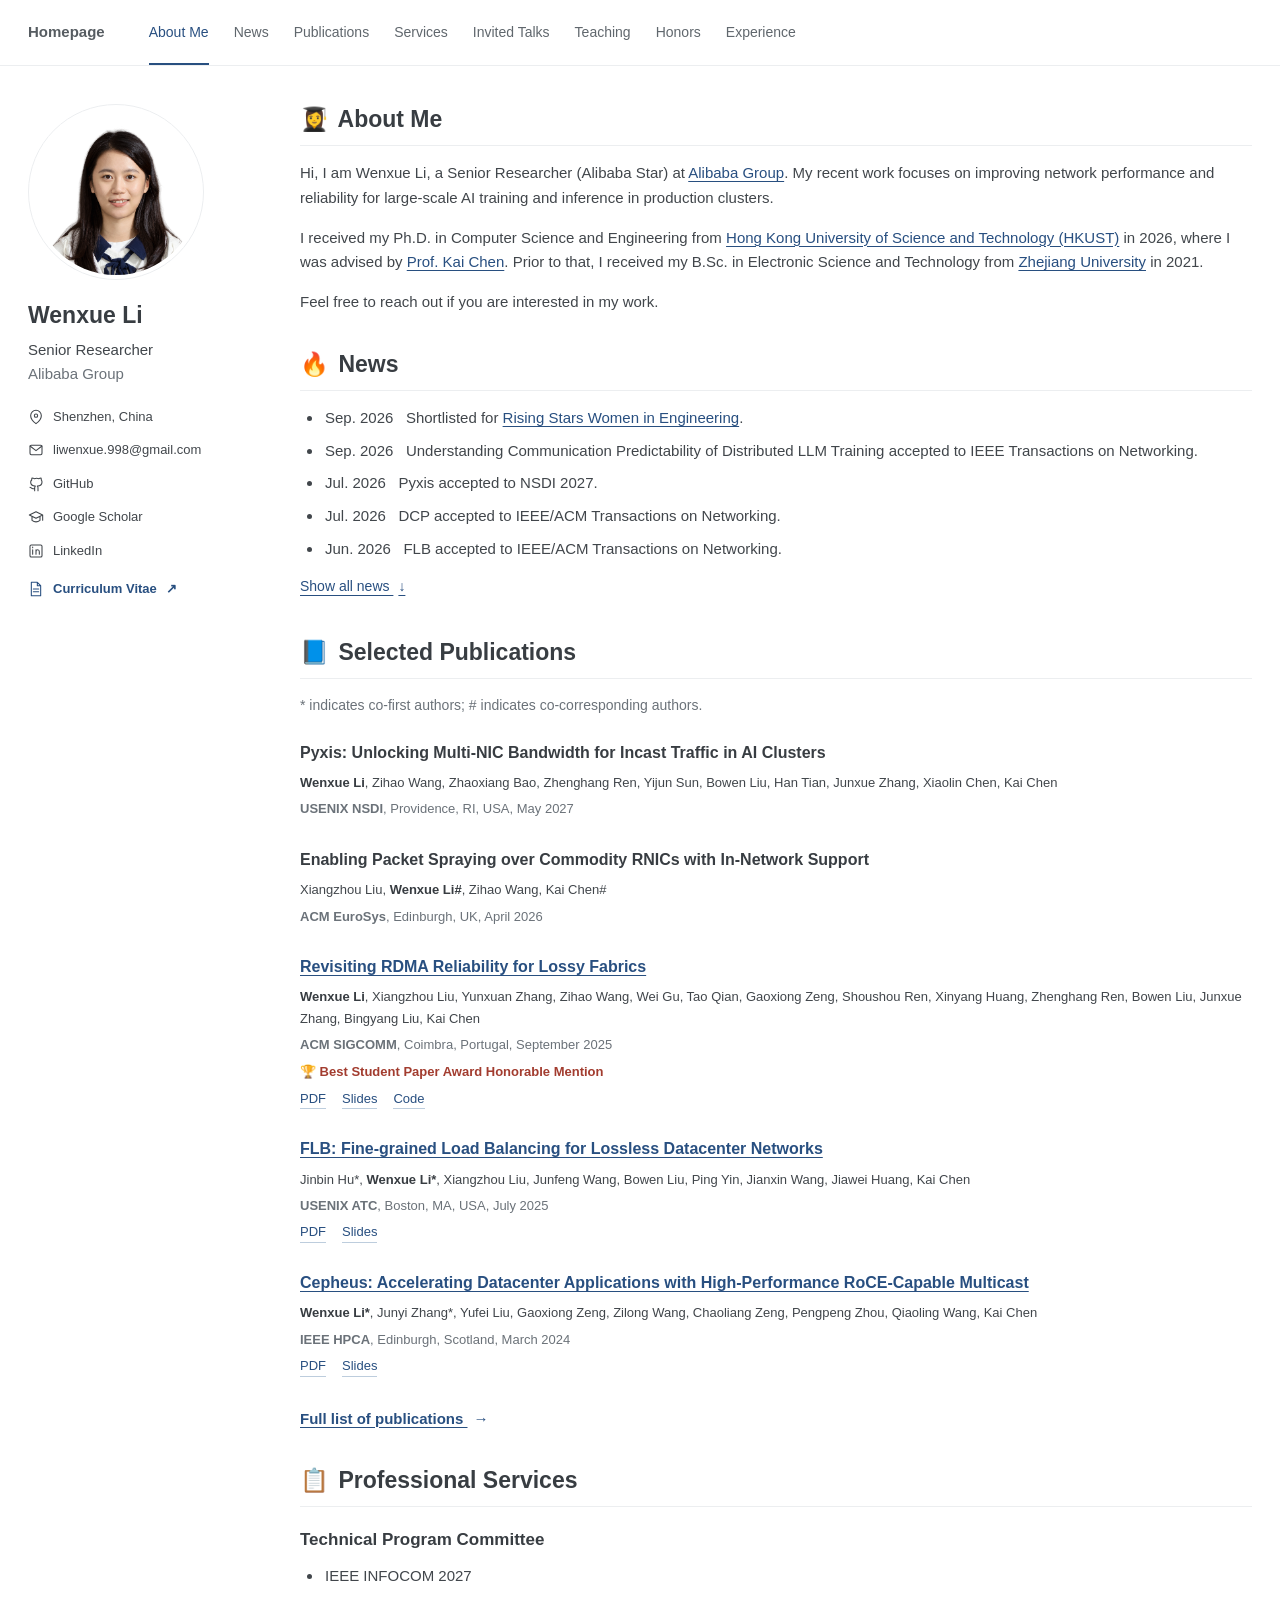
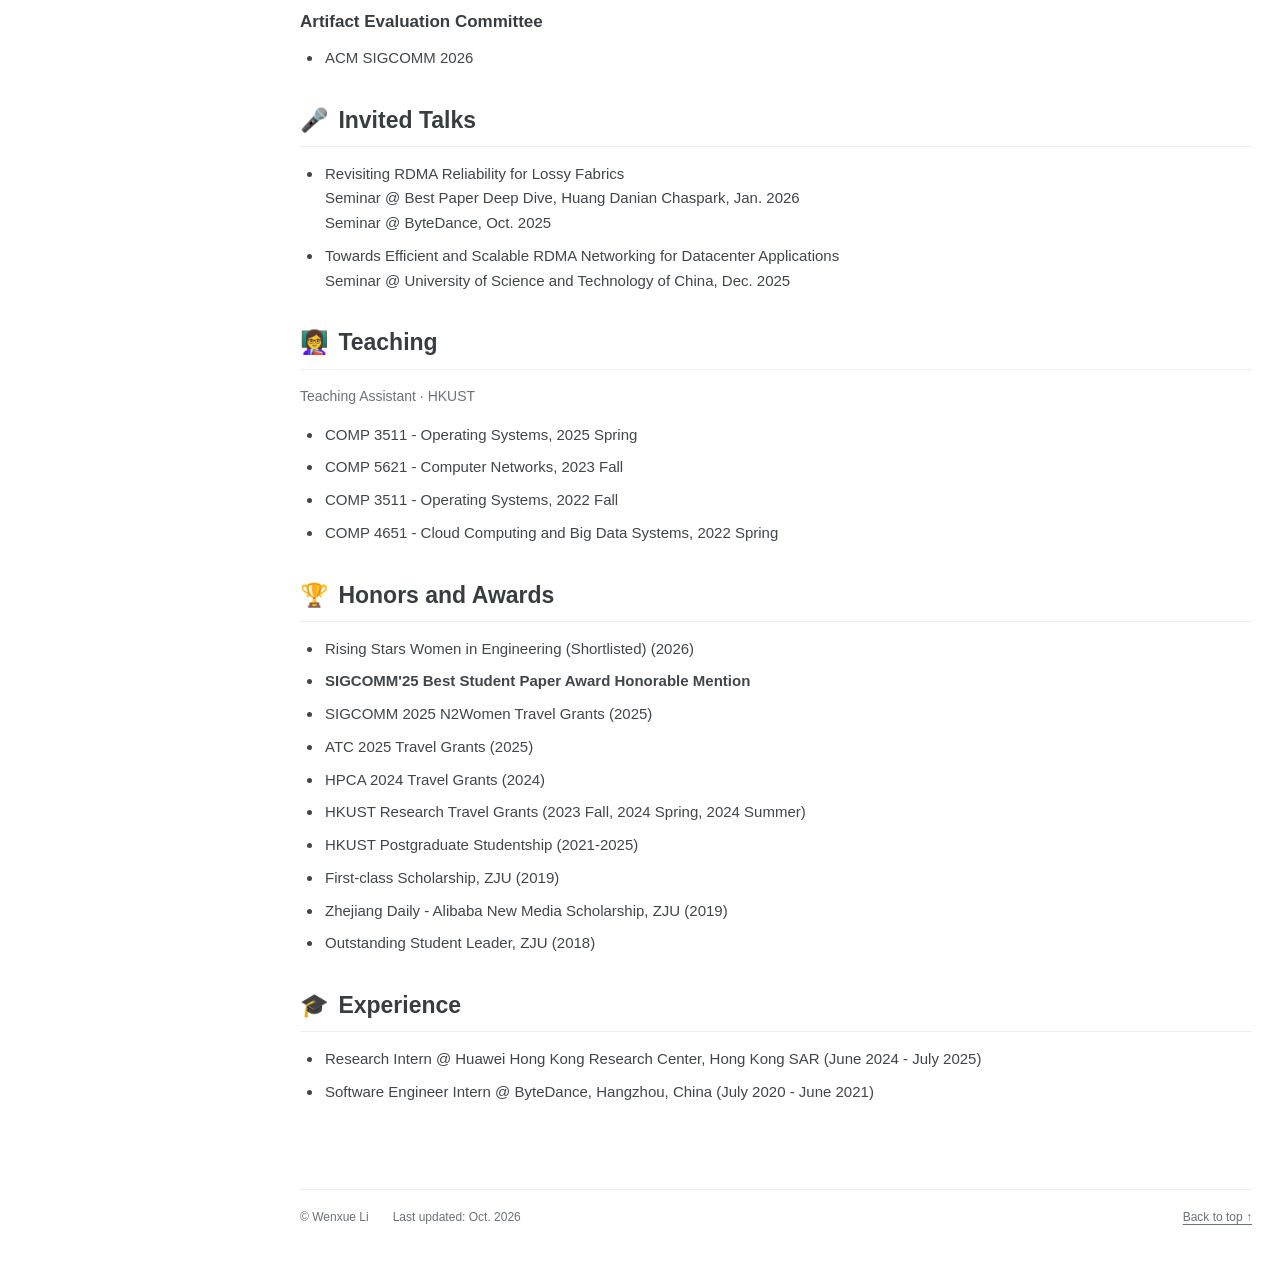
==== commit aa375e27: "Polish homepage wording and synchronize profile information" ====
--- a/index.html
+++ b/index.html
@@ -23,7 +23,7 @@
 <a href="#talks">Invited Talks</a>
 <a href="#teaching">Teaching</a>
 <a href="#honors">Honors</a>
-<a href="#experiences">Experiences</a></nav>
+<a href="#experiences">Experience</a></nav>
 </div></header>
 <div class="page-layout"><aside class="profile" aria-label="About Wenxue Li">
   <div class="avatar"><div class="avatar-crop"><img src="img/IMG_0040-transparent.png" alt="Wenxue Li" width="176" height="176" fetchpriority="high"></div></div>
@@ -66,7 +66,7 @@
     <li><p>Jun. 2026&nbsp;&nbsp; FLB accepted to IEEE/ACM Transactions on Networking.</p></li>
     <li><p>Apr. 2026&nbsp;&nbsp; FCP accepted to SoCC 2026.</p></li>
     <li><p>Apr. 2026&nbsp;&nbsp; Invited to serve on INFOCOM 2027 TPC. Welcome to submit.</p></li>
-    <li><p>Mar. 2026&nbsp;&nbsp; Invited as a PG graduate speaker in <a href="https://cse.hkust.edu.hk/event/RTF2026/" target="_blank" rel="noopener noreferrer">HKUST CSE RTF 2026</a>.</p></li>
+    <li><p>Mar. 2026&nbsp;&nbsp; Invited as a PG graduate speaker at <a href="https://cse.hkust.edu.hk/event/RTF2026/" target="_blank" rel="noopener noreferrer">HKUST CSE RTF 2026</a>.</p></li>
     <li><p>Jan. 2026&nbsp;&nbsp; Themis accepted to EuroSys 2026.</p></li>
     <li><p>Dec. 2025&nbsp;&nbsp; PolicyCache accepted to NSDI 2026.</p></li>
     <li><p>Sep. 2025&nbsp;&nbsp; DCP awarded SIGCOMM'25 Best Student Paper Award Honorable Mention!</p></li>
@@ -135,7 +135,7 @@
     <li><p>Outstanding Student Leader, ZJU (2018)</p></li>
   </ul>
 </section>
-<section id="experiences" class="content-section" aria-labelledby="experiences-title"><h2 id="experiences-title"><span aria-hidden="true">🎓</span> Experiences</h2>
+<section id="experiences" class="content-section" aria-labelledby="experiences-title"><h2 id="experiences-title"><span aria-hidden="true">🎓</span> Experience</h2>
 <ul>
 
 
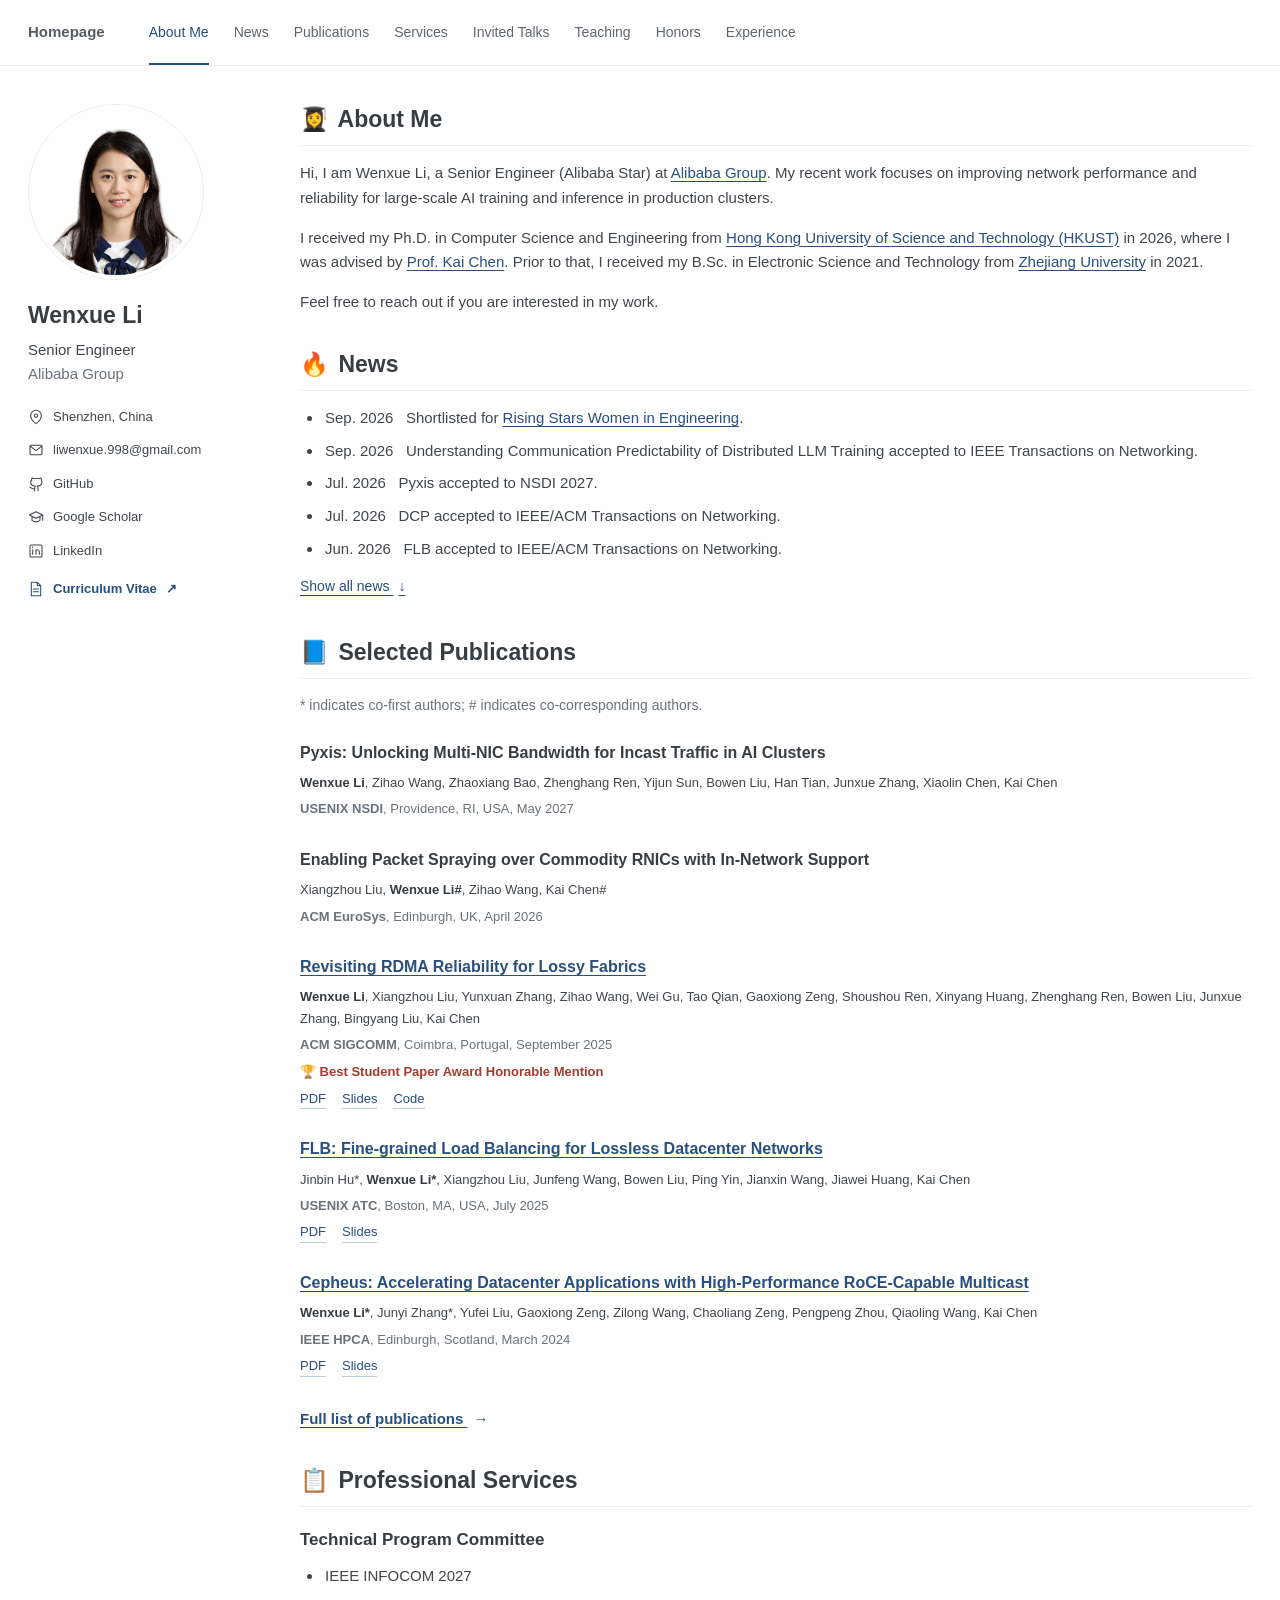
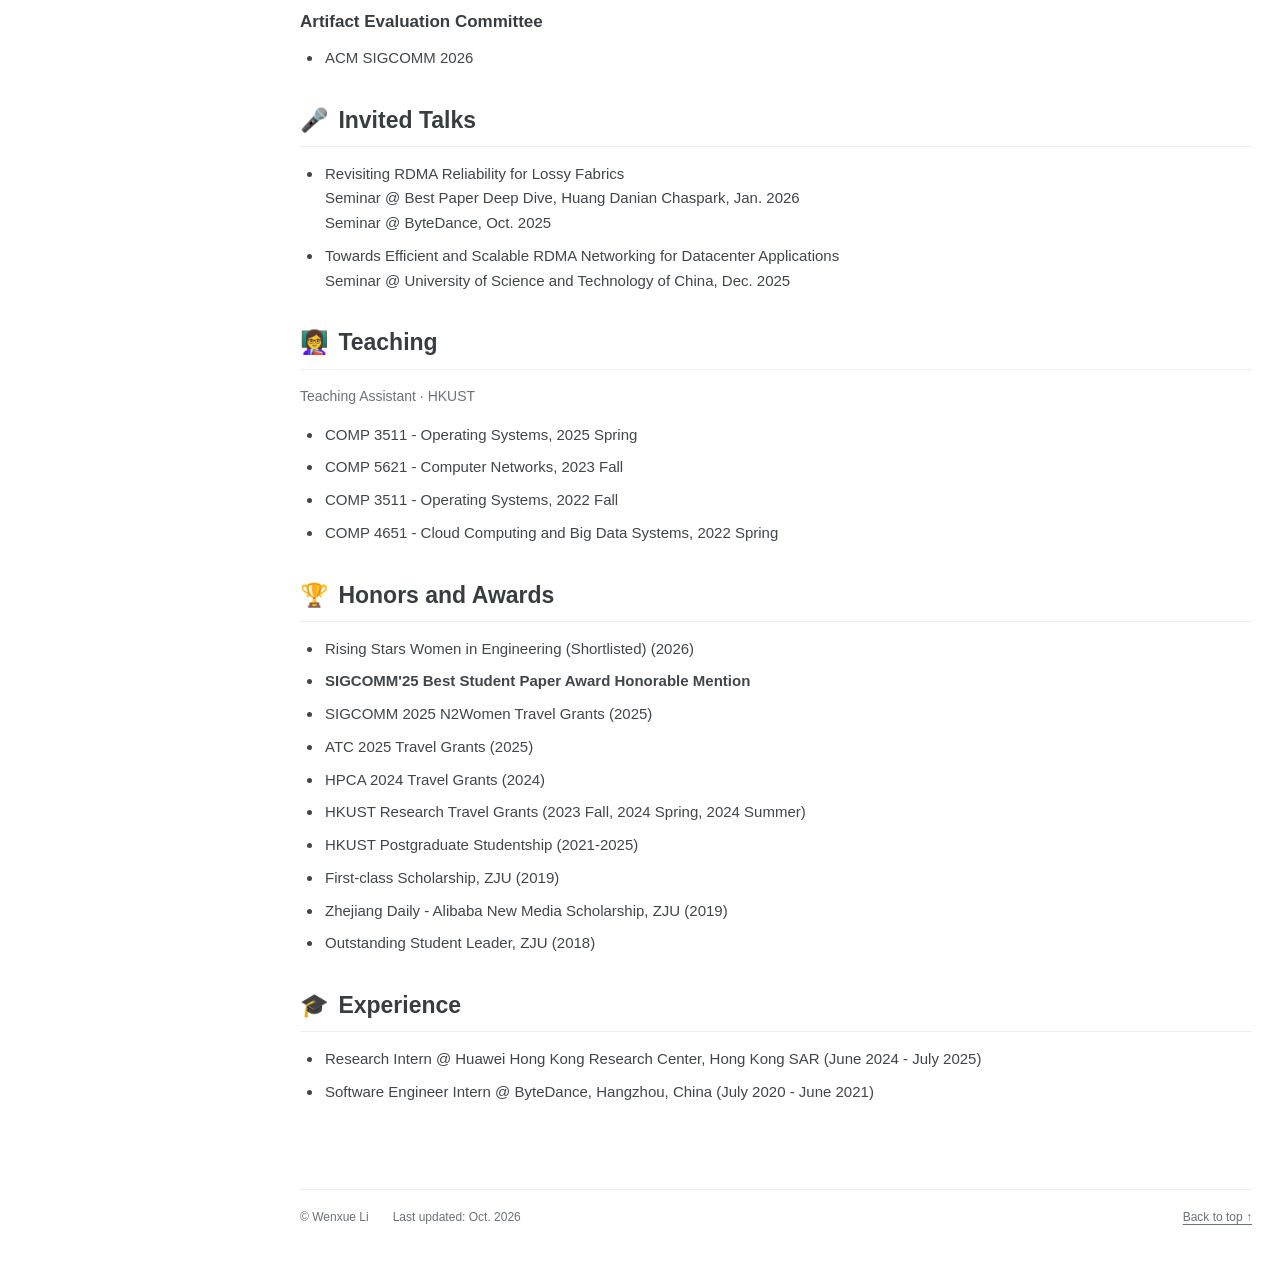
==== commit 2c394ff0: "Update professional title to Senior Engineer" ====
--- a/index.html
+++ b/index.html
@@ -3,7 +3,7 @@
 <head>
   <meta charset="utf-8">
   <meta name="viewport" content="width=device-width, initial-scale=1">
-  <meta name="description" content="Wenxue Li, Senior Researcher (Alibaba Star). Research in datacenter networking, RDMA, and networked systems for AI.">
+  <meta name="description" content="Wenxue Li, Senior Engineer (Alibaba Star). Research in datacenter networking, RDMA, and networked systems for AI.">
   <meta name="author" content="Wenxue Li">
   <meta name="theme-color" content="#ffffff">
   <title>Wenxue Li — Homepage</title>
@@ -27,7 +27,7 @@
 </div></header>
 <div class="page-layout"><aside class="profile" aria-label="About Wenxue Li">
   <div class="avatar"><div class="avatar-crop"><img src="img/IMG_0040-transparent.png" alt="Wenxue Li" width="176" height="176" fetchpriority="high"></div></div>
-  <div class="profile-bio"><h2 class="profile-name">Wenxue Li</h2><p class="profile-role">Senior Researcher<br><span>Alibaba Group</span></p></div>
+  <div class="profile-bio"><h2 class="profile-name">Wenxue Li</h2><p class="profile-role">Senior Engineer<br><span>Alibaba Group</span></p></div>
   <ul class="profile-links">
     <li><svg class="icon" viewBox="0 0 24 24" fill="none" stroke="currentColor" stroke-width="1.6" stroke-linecap="round" stroke-linejoin="round" aria-hidden="true"><path d="M20 10c0 6-8 12-8 12S4 16 4 10a8 8 0 1 1 16 0Z"/><circle cx="12" cy="10" r="2.5"/></svg>Shenzhen, China</li>
     <li><a href="mailto:liwenxue.998@gmail.com"><svg class="icon" viewBox="0 0 24 24" fill="none" stroke="currentColor" stroke-width="1.6" stroke-linecap="round" stroke-linejoin="round" aria-hidden="true"><rect x="3" y="5" width="18" height="14" rx="2"/><path d="m3 6 9 7 9-7"/></svg>liwenxue.998@gmail.com</a></li>
@@ -39,7 +39,7 @@
 </aside>
 <main id="main-content" tabindex="-1"><section id="about-me" class="content-section" aria-labelledby="about-me-title"><h1 id="about-me-title"><span aria-hidden="true">👩‍🎓</span> About Me</h1>
 <p>
-  Hi, I am Wenxue Li, a Senior Researcher (Alibaba Star) at
+  Hi, I am Wenxue Li, a Senior Engineer (Alibaba Star) at
   <a href="https://www.alibabagroup.com/" target="_blank" rel="noopener noreferrer">Alibaba Group</a>. My recent work focuses on improving network performance
   and reliability for large-scale AI training and inference in production clusters.
 </p>
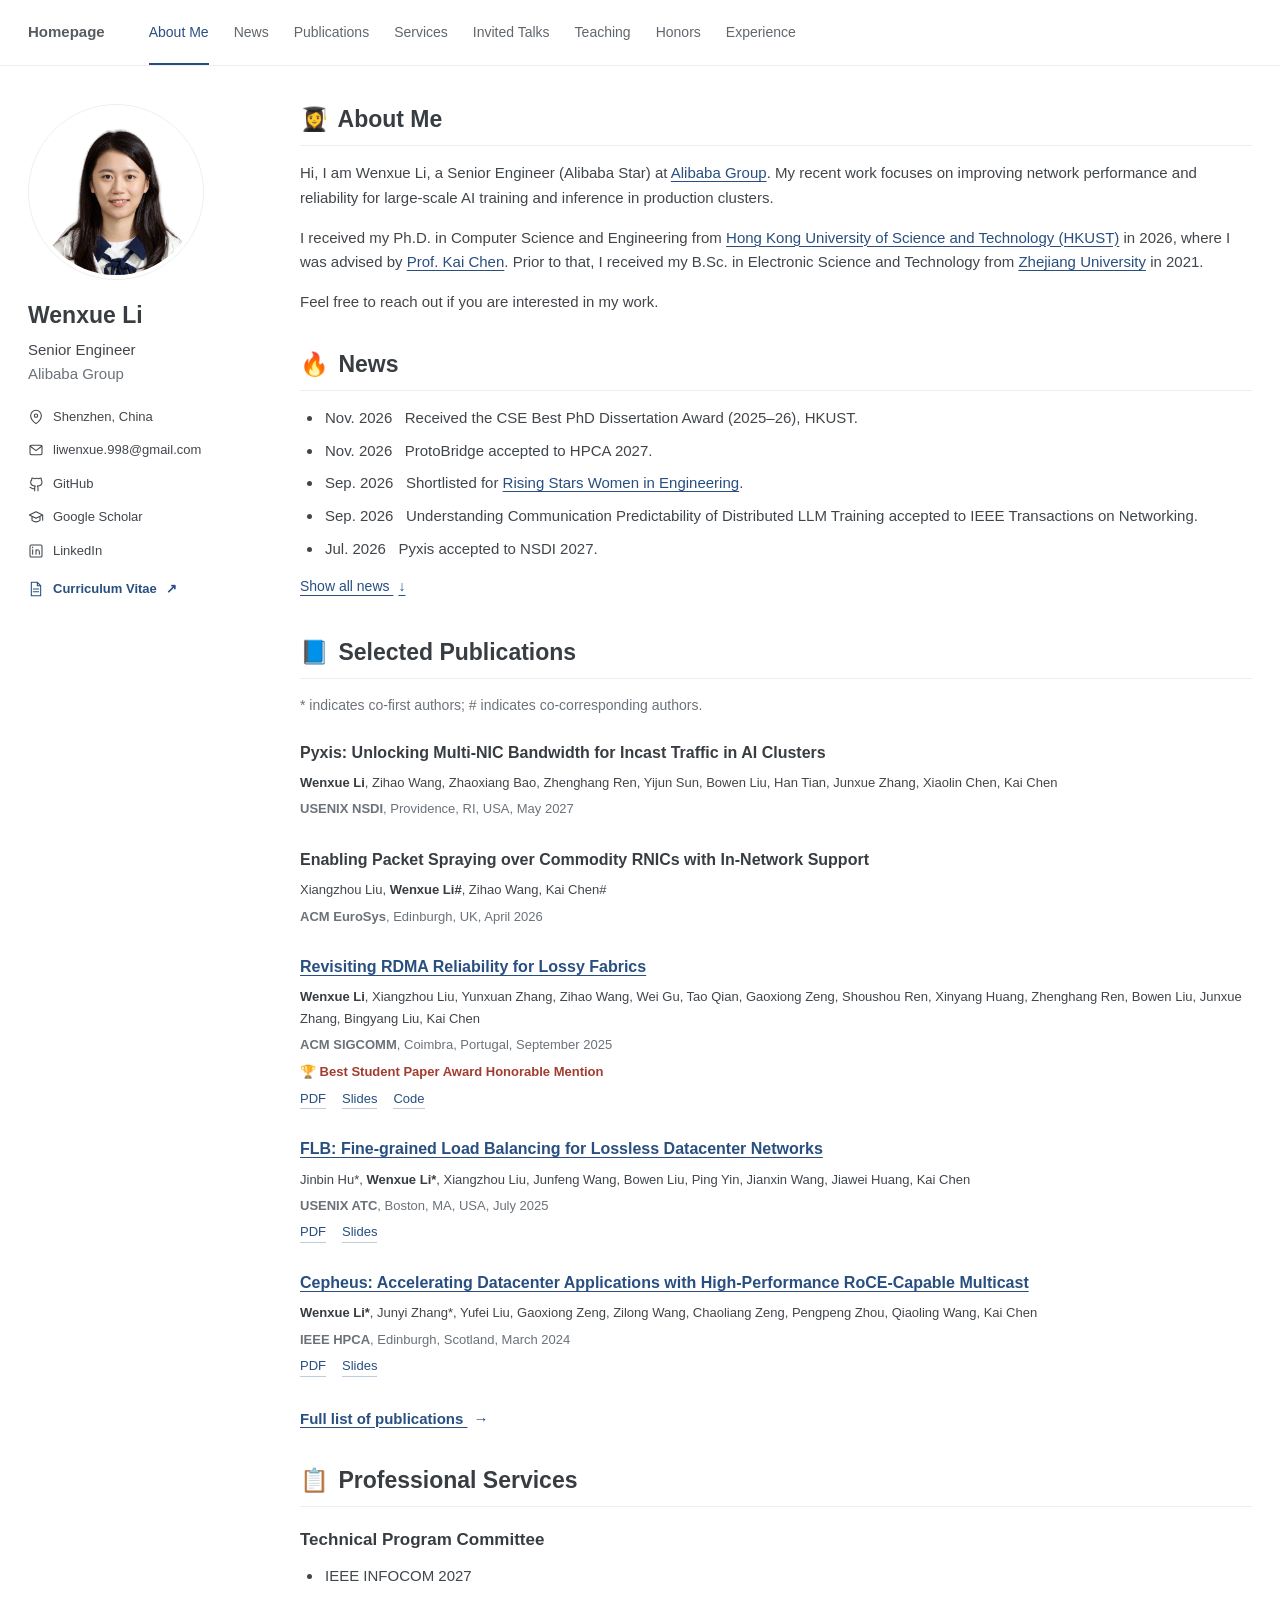
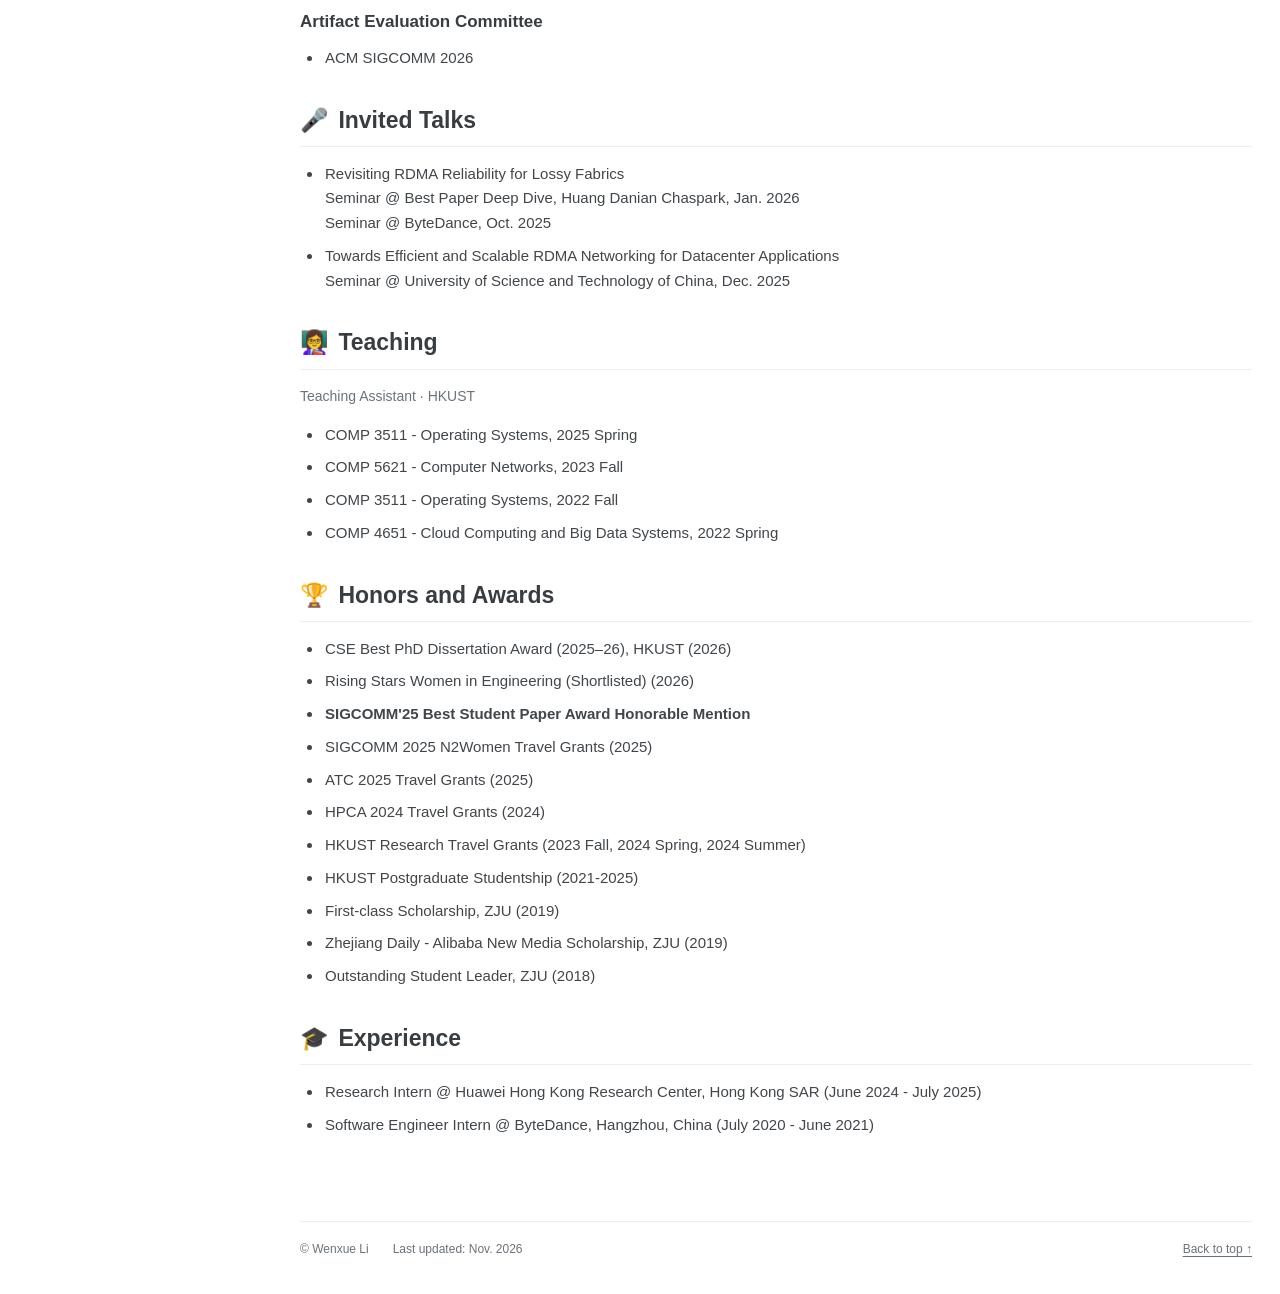
==== commit 54f2a523: "Update publications, honors, and corrected CV" ====
--- a/index.html
+++ b/index.html
@@ -34,7 +34,7 @@
     <li><a href="https://github.com/leewxgit"><svg class="icon" viewBox="0 0 24 24" fill="none" stroke="currentColor" stroke-width="1.6" stroke-linecap="round" stroke-linejoin="round" aria-hidden="true"><path d="M9 19c-4 1-4-2-6-2m12 5v-4c0-1 .1-2-1-3 4 0 7-2 7-6a5 5 0 0 0-1-3c0-1 0-2-.5-3-2 0-3 1-3 1a13 13 0 0 0-7 0S8 3 6 3c-.5 1-.5 2-.5 3A5 5 0 0 0 4 9c0 4 3 6 7 6-1 1-1 2-1 3v4"/></svg>GitHub</a></li>
     <li><a href="https://scholar.google.com/citations?hl=en&amp;user=boRtFioAAAAJ"><svg class="icon" viewBox="0 0 24 24" fill="none" stroke="currentColor" stroke-width="1.6" stroke-linecap="round" stroke-linejoin="round" aria-hidden="true"><path d="m2 9 10-5 10 5-10 5L2 9Zm4 3v5c4 3 8 3 12 0v-5m4-3v8"/></svg>Google Scholar</a></li>
     <li><a href="https://www.linkedin.com/in/wenxueli-7487741b6/"><svg class="icon" viewBox="0 0 24 24" fill="none" stroke="currentColor" stroke-width="1.6" stroke-linecap="round" stroke-linejoin="round" aria-hidden="true"><rect x="3" y="3" width="18" height="18" rx="2"/><path d="M7 10v7m0-11v1m5 10v-7m0 3c0-4 5-4 5 0v4"/></svg>LinkedIn</a></li>
-    <li><a class="cv-link" href="CV-2026Oct.pdf"><svg class="icon" viewBox="0 0 24 24" fill="none" stroke="currentColor" stroke-width="1.6" stroke-linecap="round" stroke-linejoin="round" aria-hidden="true"><path d="M14 2H5v20h14V7l-5-5Zm0 0v5h5M8 12h8m-8 4h8"/></svg>Curriculum Vitae <span aria-hidden="true">↗</span></a></li>
+    <li><a class="cv-link" href="CV.pdf"><svg class="icon" viewBox="0 0 24 24" fill="none" stroke="currentColor" stroke-width="1.6" stroke-linecap="round" stroke-linejoin="round" aria-hidden="true"><path d="M14 2H5v20h14V7l-5-5Zm0 0v5h5M8 12h8m-8 4h8"/></svg>Curriculum Vitae <span aria-hidden="true">↗</span></a></li>
   </ul>
 </aside>
 <main id="main-content" tabindex="-1"><section id="about-me" class="content-section" aria-labelledby="about-me-title"><h1 id="about-me-title"><span aria-hidden="true">👩‍🎓</span> About Me</h1>
@@ -59,7 +59,9 @@
 </p>
 </section>
 <section id="news" class="content-section" aria-labelledby="news-title"><h2 id="news-title"><span aria-hidden="true">🔥</span> News</h2>
-<ul class="news-list" id="news-list"><li><p>Sep. 2026&nbsp;&nbsp; Shortlisted for <a href="https://risingstarsasia.org/index.php" target="_blank" rel="noopener noreferrer">Rising Stars Women in Engineering</a>.</p></li>
+<ul class="news-list" id="news-list"><li><p>Nov. 2026&nbsp;&nbsp; Received the CSE Best PhD Dissertation Award (2025–26), HKUST.</p></li>
+    <li><p>Nov. 2026&nbsp;&nbsp; ProtoBridge accepted to HPCA 2027.</p></li>
+    <li><p>Sep. 2026&nbsp;&nbsp; Shortlisted for <a href="https://risingstarsasia.org/index.php" target="_blank" rel="noopener noreferrer">Rising Stars Women in Engineering</a>.</p></li>
     <li><p>Sep. 2026&nbsp;&nbsp; Understanding Communication Predictability of Distributed LLM Training accepted to IEEE Transactions on Networking.</p></li>
     <li><p>Jul. 2026&nbsp;&nbsp; Pyxis accepted to NSDI 2027.</p></li>
     <li><p>Jul. 2026&nbsp;&nbsp; DCP accepted to IEEE/ACM Transactions on Networking.</p></li>
@@ -123,6 +125,7 @@
 </section>
 <section id="honors" class="content-section" aria-labelledby="honors-title"><h2 id="honors-title"><span aria-hidden="true">🏆</span> Honors and Awards</h2>
 <ul>
+    <li><p>CSE Best PhD Dissertation Award (2025–26), HKUST (2026)</p></li>
     <li><p>Rising Stars Women in Engineering (Shortlisted) (2026)</p></li>
     <li><p><b>SIGCOMM'25 Best Student Paper Award Honorable Mention </b></p></li>
     <li><p>SIGCOMM 2025 N2Women Travel Grants (2025) </p></li>
@@ -144,7 +147,7 @@
   </ul>
 </section>
 <div class="visitor-map" aria-label="Visitor map"><script async id="mapmyvisitors" src="https://mapmyvisitors.com/map.js?cl=ffffff&amp;w=a&amp;t=tt&amp;d=bcuphE-tgAvDhteVfZT30VFP22uiAJtNTP_04ySXFS4"></script></div>
-<footer class="site-footer"><span>© Wenxue Li</span><span>Last updated: Oct. 2026</span><a href="#main-content">Back to top ↑</a></footer>
+<footer class="site-footer"><span>© Wenxue Li</span><span>Last updated: Nov. 2026</span><a href="#main-content">Back to top ↑</a></footer>
 </main></div>
 </body>
 </html>
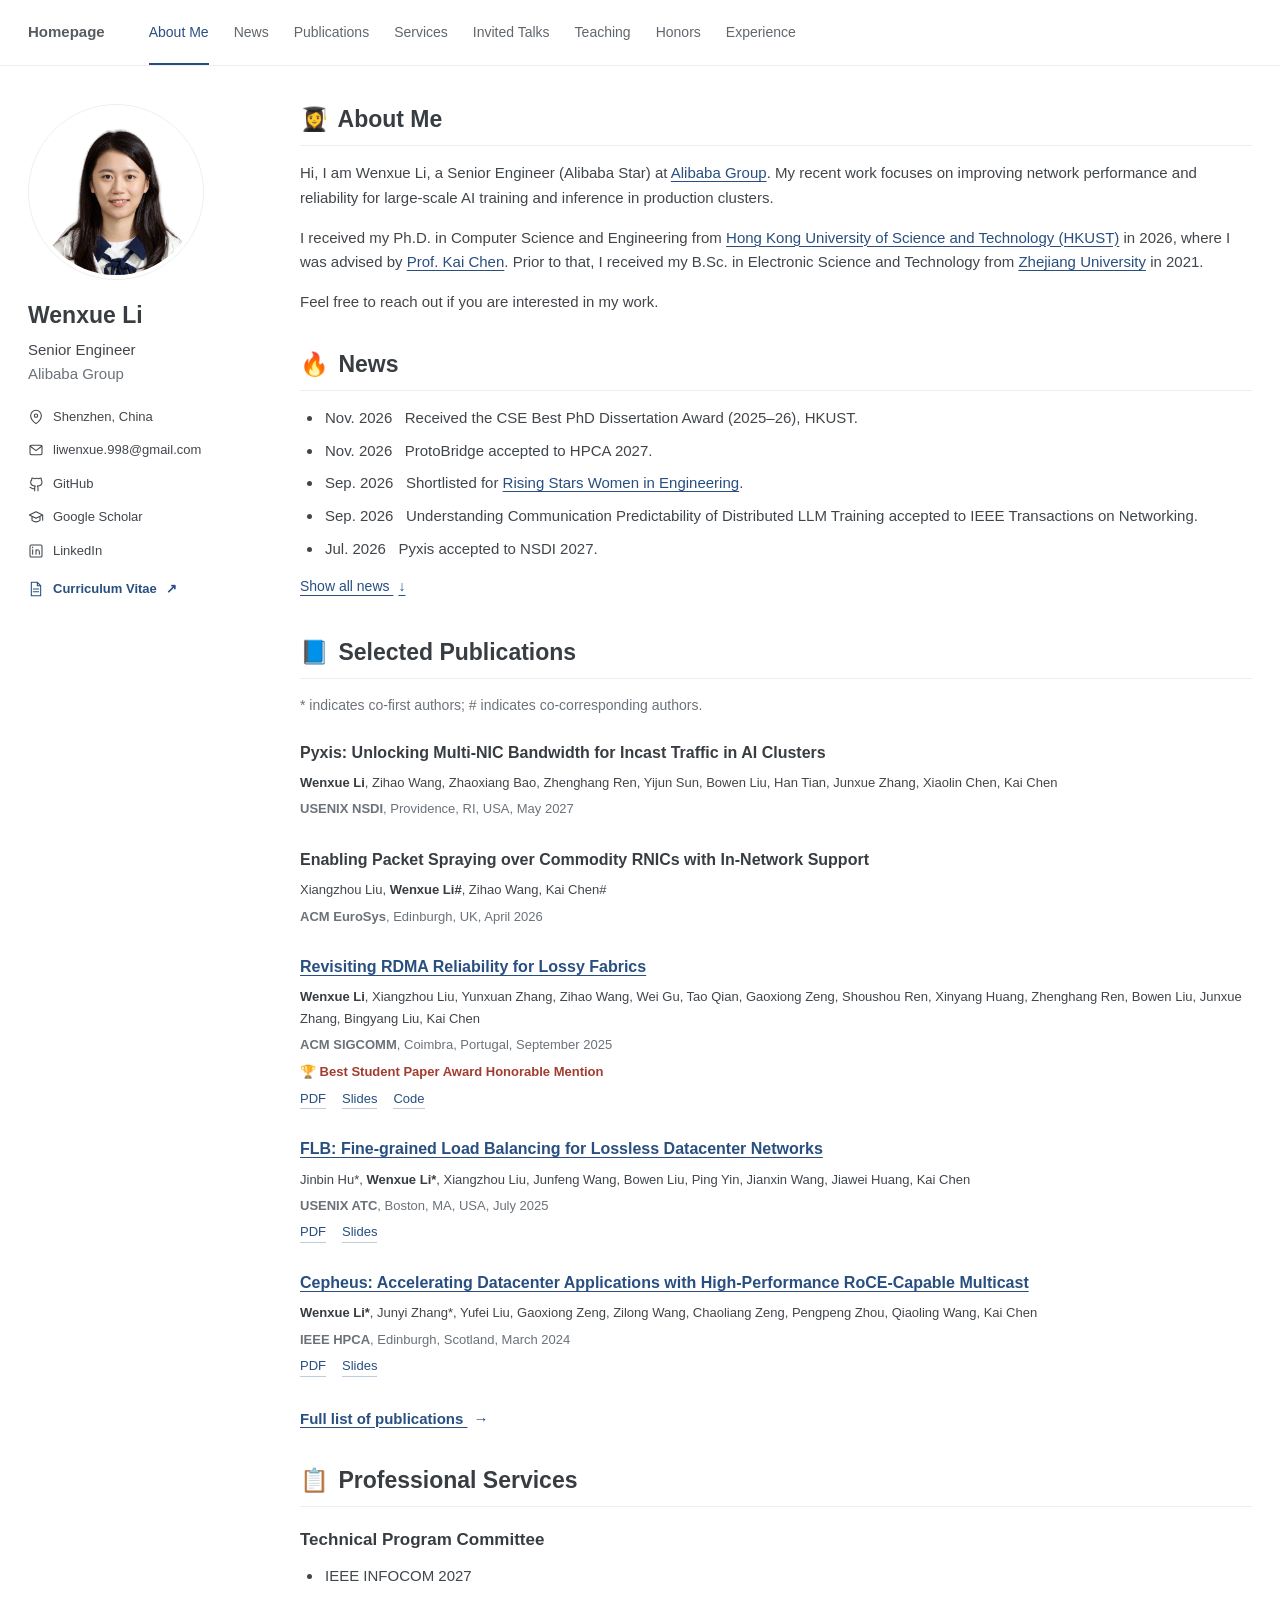
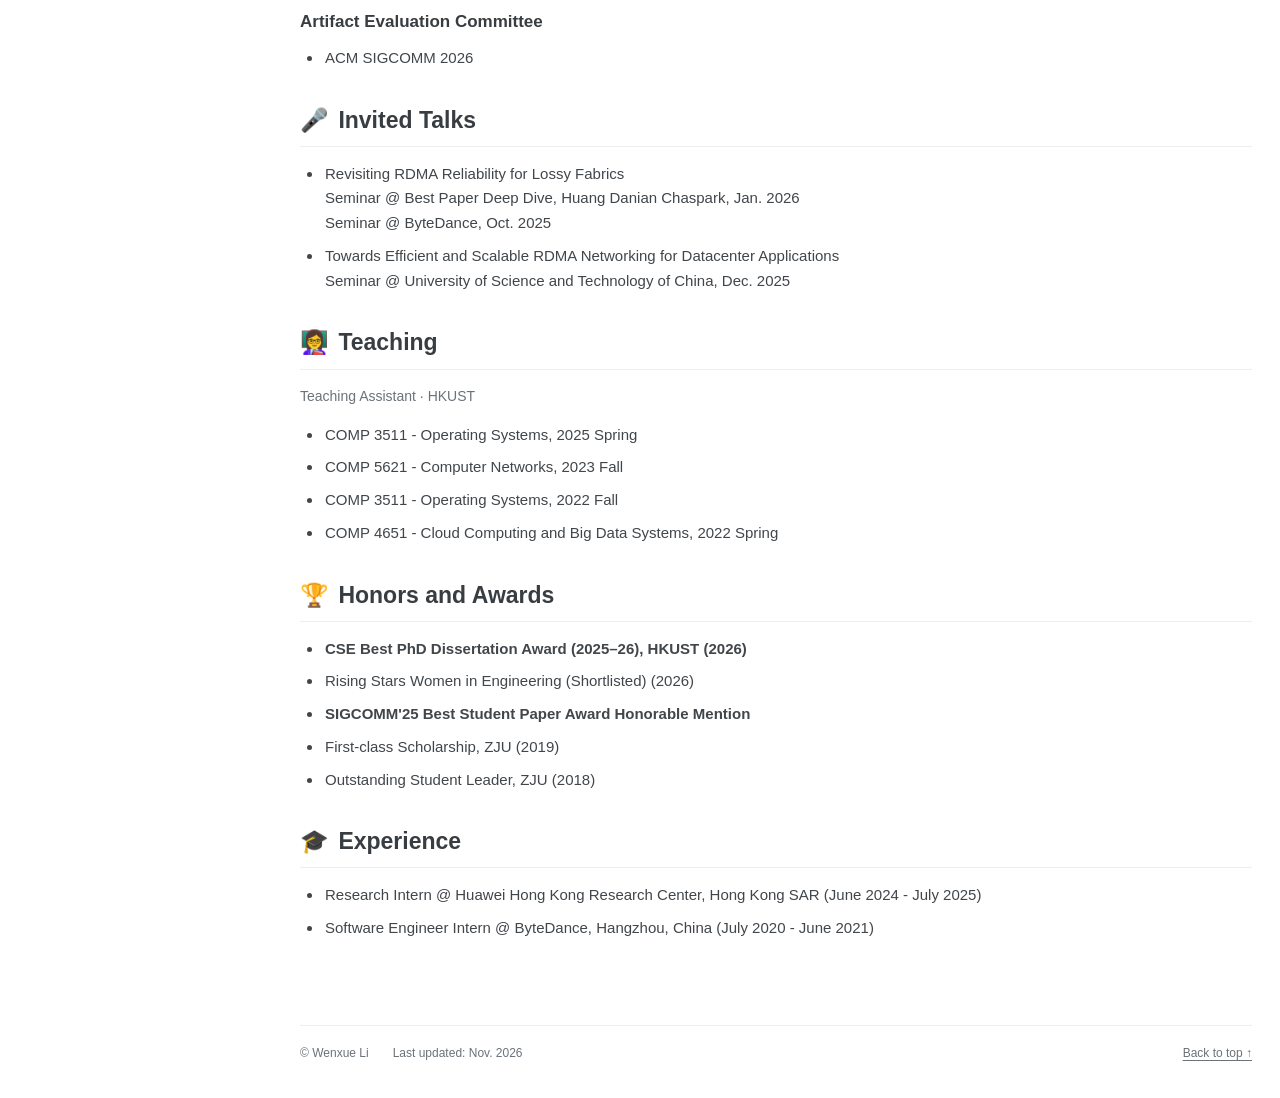
==== commit 752616ac: "Refine homepage honors and highlight dissertation award" ====
--- a/index.html
+++ b/index.html
@@ -125,16 +125,10 @@
 </section>
 <section id="honors" class="content-section" aria-labelledby="honors-title"><h2 id="honors-title"><span aria-hidden="true">🏆</span> Honors and Awards</h2>
 <ul>
-    <li><p>CSE Best PhD Dissertation Award (2025–26), HKUST (2026)</p></li>
+    <li><p><strong>CSE Best PhD Dissertation Award (2025–26), HKUST (2026)</strong></p></li>
     <li><p>Rising Stars Women in Engineering (Shortlisted) (2026)</p></li>
     <li><p><b>SIGCOMM'25 Best Student Paper Award Honorable Mention </b></p></li>
-    <li><p>SIGCOMM 2025 N2Women Travel Grants (2025) </p></li>
-    <li><p>ATC 2025 Travel Grants (2025) </p></li>
-    <li><p>HPCA 2024 Travel Grants (2024) </p></li>
-    <li><p>HKUST Research Travel Grants (2023 Fall, 2024 Spring, 2024 Summer) </p></li>
-    <li><p>HKUST Postgraduate Studentship (2021-2025)</p></li>
     <li><p>First-class Scholarship, ZJU (2019)</p></li>
-    <li><p>Zhejiang Daily - Alibaba New Media Scholarship, ZJU (2019)</p></li>
     <li><p>Outstanding Student Leader, ZJU (2018)</p></li>
   </ul>
 </section>
